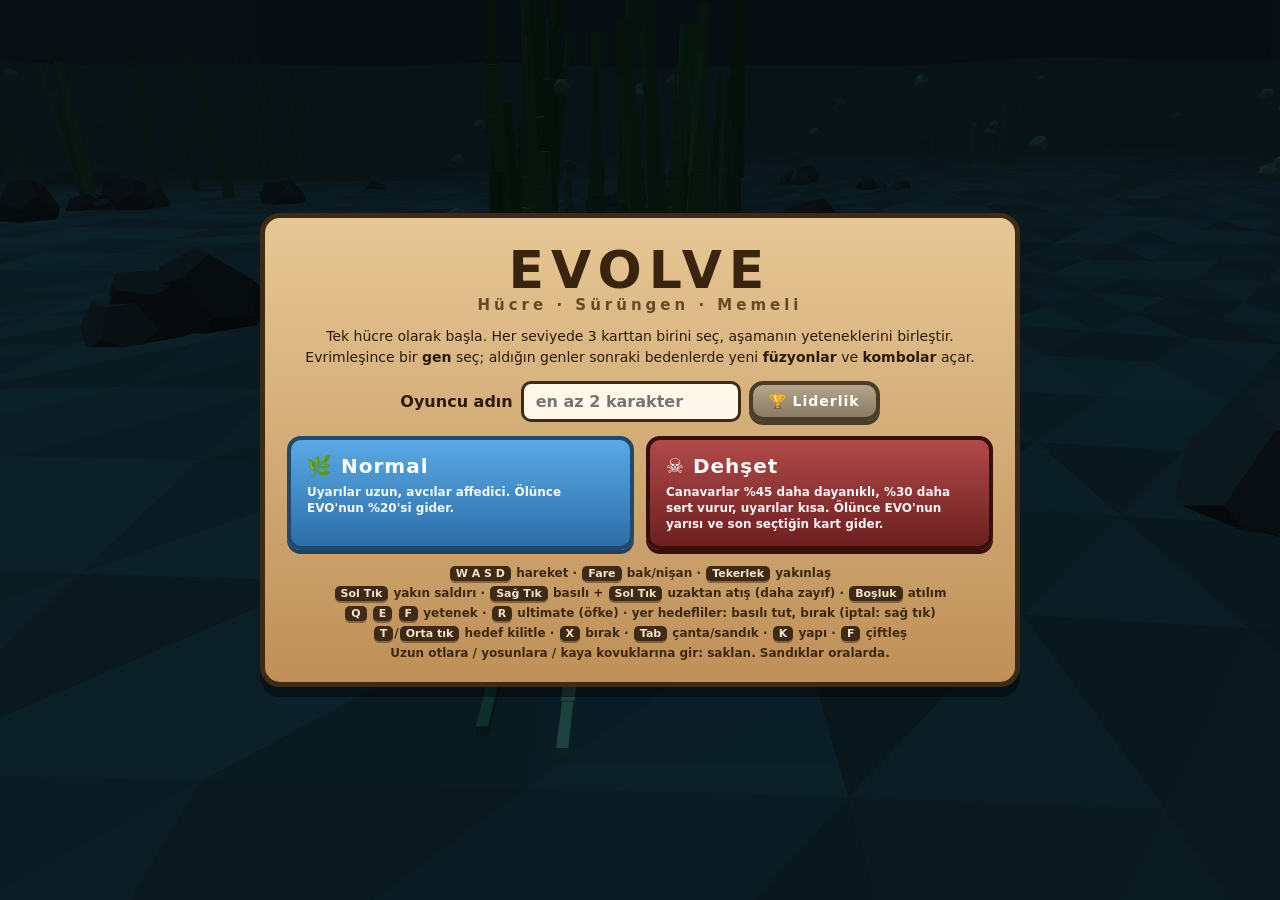
==== index.html @ 67782b28 "feat: nişan modunda uzaktan temel atış; hücre yetenekleri dengelendi Co-Authored-By: Claude Opus 5.5" ====
<!DOCTYPE html>
<html lang="tr">
<head>
<meta charset="utf-8">
<meta name="viewport" content="width=device-width, initial-scale=1, maximum-scale=1, user-scalable=no">
<title>EVOLVE — Hücreden Memeliye</title>
<link rel="stylesheet" href="style.css">
</head>
<body class="prestart">

<div id="app">
  <canvas id="scene"></canvas>

  <!-- ===================== ÜST ORTA: EVO + BOSS ===================== -->
  <div id="evoTop">
    <div id="evoLabel">HÜCRE</div>
    <div class="evobar"><i id="evoFill"></i><span id="evoText">EVO 0 / 0</span></div>
  </div>
  <div id="bossBanner" hidden>
    <div class="bb-name" id="bossName">Alfa</div>
    <div class="bb-bar"><i id="bossFill"></i><b class="tick" style="left:50%"></b><b class="tick" style="left:25%"></b></div>
    <div class="bb-cast" id="bossCast"></div>
  </div>

  <!-- ===================== ÜST SOL: HEDEF ÇERÇEVESİ ===================== -->
  <div id="targetFrame" hidden>
    <div class="tf-top"><span id="tfName">—</span><span id="tfLvl">Sv 1</span></div>
    <div class="tf-bar"><i id="tfFill"></i><span id="tfHp">0</span></div>
    <div class="tf-st" id="tfSt"></div>
    <div class="tf-lock" id="tfLock">🔒 KİLİTLİ</div>
  </div>

  <!-- ===================== ÜST SAĞ: DURUM ===================== -->
  <div id="chips">
    <div id="stageChip"><span id="stageName">Hücre</span> · <span id="diffName">Normal</span></div>
    <div id="killChip">Avlanan: <span id="killCount">0</span> · 🧬 <span id="essCount">0</span></div>
    <div id="scoreChip">🏆 Puan: <b id="scoreNow">0</b></div>
    <div id="dmgChip">💥 Toplam hasar: <b id="dmgTotal">0</b></div>
    <div id="maxChip">⚡ En büyük vuruş: <b id="dmgMax">0</b></div>
    <div id="hideChip" hidden>👁️‍🗨️ GİZLİSİN</div>
    <div id="herdChip" hidden><span id="herdCount">0</span> müttefik</div>
    <div id="waveChip" hidden>Nesil <span id="waveNum">1</span></div>
    <div id="eggChip" hidden>🥚 <span id="eggTime">2:00</span> · <span id="eggHp">0</span></div>
    <div id="saveChip">kaydedildi</div>
  </div>

  <!-- ===================== ORTA ===================== -->
  <div id="crosshair"><i></i></div>
  <div id="dangerVig"></div>
  <div id="hurtVig"></div>
  <div id="fleeWarn" hidden>KAÇ!<span id="fleeName">Yutucu</span></div>
  <div id="matePrompt" hidden><kbd>F</kbd> Çiftleş</div>
  <div id="toast"></div>
  <div id="dmgLayer"></div>
  <div id="marker" hidden>▼</div>
  <div id="lockHint" hidden>Oynamak için tıkla</div>

  <!-- ===================== ALT ===================== -->
  <div id="echoBar"></div>
  <div id="skillbar"></div>

  <div id="hud">
    <div id="badge">
      <svg viewBox="0 0 100 100" class="xpring"><circle cx="50" cy="50" r="45" class="bg"/><circle cx="50" cy="50" r="45" class="fg" id="xpRing"/></svg>
      <div class="b-label">Seviye</div>
      <div class="b-num" id="lvlNum">1</div>
    </div>
    <div id="bars">
      <div class="bar hp"><i id="hpFill"></i><i id="shieldFill"></i><span id="hpText">100</span></div>
      <div class="bar en"><i id="enFill"></i><span id="enText">100</span></div>
      <div class="bar rage"><i id="rageFill"></i><span id="rageText">ÖFKE</span></div>
      <div id="statLine"><span>⚔ <b id="dmgText">10</b></span><span>🎯 <b id="critText">5%</b></span><span>🛡 <b id="armorText">0%</b></span></div>
    </div>
    <div id="creatureName">Tek Hücreli</div>
  </div>

  <div id="helpHint"><kbd>Tab</kbd> çanta · <kbd>K</kbd> yapı · <kbd>L</kbd> liderlik · <kbd>T</kbd> kilit · <kbd>Esc</kbd> fare</div>

  <!-- ===================== KART SEÇİMİ ===================== -->
  <div id="cardPanel" class="overlay" hidden>
    <div class="cards-wrap">
      <h2 id="cardTitle">SEVİYE ATLADIN</h2>
      <div id="cardSub">Bir kart seç (1 · 2 · 3)</div>
      <div id="cardRow"></div>
      <button id="rerollBtn" class="ghost">🎲 Yeniden çek (<span id="rerollN">3</span>) · 4</button>
    </div>
  </div>

  <!-- ===================== EVRİM ===================== -->
  <div id="evolvePanel" class="overlay" hidden>
    <div class="panel evolve">
      <div class="ev-glow"></div>
      <h2 id="evTitle">EVRİM</h2>
      <p id="evBody"></p>
      <div class="ev-sec">Kalıcı gen seç — oyun sonuna kadar senin</div>
      <div id="evGenes"></div>
      <div class="ev-sec">Bedenine geçenler</div>
      <div id="evCarry"></div>
    </div>
  </div>

  <!-- ===================== YAPI PANELİ (K) ===================== -->
  <div id="buildPanel" class="overlay" hidden>
    <div class="panel build">
      <h2>YAPI</h2>
      <div id="buildBody"></div>
      <button id="closeBuild">Kapat (K)</button>
    </div>
  </div>

  <!-- ===================== ÇANTA / SANDIK (Tab) ===================== -->
  <div id="invPanel" class="overlay" hidden>
    <div class="panel inv">
      <h2>ÇANTA · SANDIK <span class="ess">🧬 <b id="invEss">0</b> Gen Özü</span></h2>
      <div class="invgrid">
        <div class="invcol">
          <h3>KUŞANILAN</h3><div id="invEquip"></div>
          <h3>EŞYA BAS · <span id="invCraftCost">400</span> öz</h3><div id="invCraft"></div>
          <div class="hint">Her avlanan yaratık gücü kadar Gen Özü verir.</div>
        </div>
        <div class="invcol wide">
          <h3>ÇANTA</h3><div id="invBag" class="igrid"></div>
          <h3>SANDIK</h3><div id="invChest" class="igrid chest"></div>
        </div>
        <div class="invcol" id="invDetail"></div>
      </div>
      <div class="hint">Tab / Esc kapat</div>
    </div>
  </div>

  <!-- ===================== LİDERLİK (L) ===================== -->
  <div id="lbPanel" class="overlay" hidden>
    <div class="panel lb">
      <h2>🏆 LİDERLİK TABLOSU</h2>
      <div id="lbMe" class="hint"></div>
      <div class="lbwrap"><table>
        <thead><tr><th>#</th><th>Oyuncu</th><th>Puan</th><th>Aşama</th><th>Toplam hasar</th><th>En büyük vuruş</th><th>Av</th></tr></thead>
        <tbody id="lbRows"></tbody>
      </table></div>
      <div class="hint">Puan = av × 10 + toplam hasar ÷ 50 + tamamlanan aşama × 10.000 (Dehşet ×1.5)</div>
      <button id="lbClose">Oyuna dön (Esc / L)</button>
    </div>
  </div>

  <!-- ===================== ÖLÜM ===================== -->
  <div id="deathPanel" class="overlay" hidden>
    <div class="panel death">
      <h2>YERE SERİLDİN</h2>
      <p id="deathBody"></p>
      <button id="respawn">Kalk ve Devam Et</button>
    </div>
  </div>

  <!-- ===================== BAŞLANGIÇ ===================== -->
  <div id="startPanel" class="overlay">
    <div class="panel start">
      <h1>EVOLVE</h1>
      <div class="sub">Hücre · Sürüngen · Memeli</div>
      <p class="intro">
        Tek hücre olarak başla. Her seviyede 3 karttan birini seç, aşamanın
        yeteneklerini birleştir. Evrimleşince bir <b>gen</b> seç; aldığın genler
        sonraki bedenlerde yeni <b>füzyonlar</b> ve <b>kombolar</b> açar.
      </p>
      <div class="namerow">
        <label for="nameInput">Oyuncu adın</label>
        <input id="nameInput" maxlength="16" placeholder="en az 2 karakter" autocomplete="nickname">
        <button id="lbOpen" class="ghost">🏆 Liderlik</button>
      </div>
      <div class="diffs">
        <button id="diffNormal" class="diff"><b>🌿 Normal</b><span id="descNormal"></span></button>
        <button id="diffDehset" class="diff dehset"><b>☠️ Dehşet</b><span id="descDehset"></span></button>
      </div>
      <button id="continueBtn" hidden class="ghost">Kayıttan Devam Et</button>
      <div class="ctrls">
        <div><kbd>W A S D</kbd> hareket · <kbd>Fare</kbd> bak/nişan · <kbd>Tekerlek</kbd> yakınlaş</div>
        <div><kbd>Sol Tık</kbd> yakın saldırı · <kbd>Sağ Tık</kbd> basılı + <kbd>Sol Tık</kbd> uzaktan atış (daha zayıf) · <kbd>Boşluk</kbd> atılım</div>
        <div><kbd>Q</kbd> <kbd>E</kbd> <kbd>F</kbd> yetenek · <kbd>R</kbd> ultimate (öfke) · yer hedefliler: basılı tut, bırak (iptal: sağ tık)</div>
        <div><kbd>T</kbd>/<kbd>Orta tık</kbd> hedef kilitle · <kbd>X</kbd> bırak · <kbd>Tab</kbd> çanta/sandık · <kbd>K</kbd> yapı · <kbd>F</kbd> çiftleş</div>
        <div>Uzun otlara / yosunlara / kaya kovuklarına gir: <b>saklan</b>. Sandıklar oralarda.</div>
      </div>
    </div>
  </div>
</div>

<script src="vendor/three.min.js"></script>
<script src="js/util.js"></script>
<script src="js/config.js"></script>
<script src="js/data/registry.js"></script>
<script src="js/data/cell.js"></script>
<script src="js/data/reptile.js"></script>
<script src="js/data/mammal.js"></script>
<script src="js/data/fusions.js"></script>
<script src="js/data/genes.js"></script>
<script src="js/data/mobs.js"></script>
<script src="js/world.js"></script>
<script src="js/creature.js"></script>
<script src="js/decals.js"></script>
<script src="js/fx.js"></script>
<script src="js/status.js"></script>
<script src="js/combat.js"></script>
<script src="js/skills.js"></script>
<script src="js/enemies.js"></script>
<script src="js/boss.js"></script>
<script src="js/pickups.js"></script>
<script src="js/items.js"></script>
<script src="js/mating.js"></script>
<script src="js/progression.js"></script>
<script src="js/player.js"></script>
<script src="js/ui.js"></script>
<script src="js/cards.js"></script>
<script src="js/inv-ui.js"></script>
<script src="js/online.js"></script>
<script src="js/main.js"></script>
</body>
</html>
---- style.css ----
/* ============ EVOLVE — arayüz ============ */
:root{
  --ink:#2c1b0c; --panel1:#e6c795; --panel2:#bf9058; --edge:#3e2a16;
  --hp:#e8434a; --hp-d:#7d1418; --en:#3fa9f5; --en-d:#0f4f86; --rage:#ff8a2a; --rage-d:#8a3a08;
  --evo:#ffd23d; --gold:#ffc63d;
}
*{box-sizing:border-box;margin:0;padding:0}
/* Panellerin display:flex kuralı [hidden]'ı ezmesin */
[hidden]{display:none !important}
html,body{height:100%;overflow:hidden;background:#0c0c10;
  font-family:"Trebuchet MS","Segoe UI",system-ui,sans-serif;-webkit-user-select:none;user-select:none;color:#fff}
#app{position:fixed;inset:0}
#scene{position:absolute;inset:0;display:block;width:100%;height:100%}
kbd{display:inline-block;background:#3e2a16;color:#f2e2c8;border-radius:5px;padding:1px 6px;
  font-size:11px;font-weight:800;margin:0 1px;box-shadow:0 2px 0 rgba(0,0,0,.35);font-family:inherit}
.sub{font-size:13px;opacity:.9}

/* HUD katmanları tıklama yutmasın: kilit koptuğunda tıklama canvas'a ulaşmalı */
#evoTop,#bossBanner,#targetFrame,#chips,#crosshair,#dangerVig,#hurtVig,#fleeWarn,#matePrompt,
#toast,#dmgLayer,#marker,#lockHint,#echoBar,#skillbar,#hud,#helpHint{pointer-events:none}

/* ---------- EVO (üst orta) ---------- */
#evoTop{position:absolute;top:10px;left:50%;transform:translateX(-50%);width:min(520px,70vw);z-index:5;text-align:center}
#evoLabel{font-size:12px;font-weight:900;letter-spacing:4px;color:#ffe08a;text-shadow:0 2px 0 #000;margin-bottom:3px}
.evobar{position:relative;height:14px;border:2px solid rgba(0,0,0,.7);border-radius:8px;background:rgba(30,20,5,.7);overflow:hidden}
.evobar i{position:absolute;inset:0;width:0;background:linear-gradient(180deg,#fff0a0,var(--evo) 60%,#a67c00);transition:width .25s}
.evobar span{position:absolute;inset:0;font-size:10px;font-weight:900;line-height:10px;text-shadow:0 1px 0 #000}

/* ---------- boss ---------- */
#bossBanner{position:absolute;top:46px;left:50%;transform:translateX(-50%);width:min(460px,72vw);text-align:center;z-index:6}
.bb-name{font-size:19px;font-weight:900;text-shadow:0 2px 0 #000,0 0 14px #ff5a5a;margin-bottom:4px}
.bb-bar{position:relative;height:16px;border:3px solid #1a0b0b;border-radius:9px;background:#3a1010;overflow:hidden}
.bb-bar i{display:block;height:100%;width:100%;background:linear-gradient(180deg,#ff8080,#d31f28 60%,#8d0f14);transition:width .15s}
.bb-bar .tick{position:absolute;top:0;bottom:0;width:2px;background:rgba(255,255,255,.55)}
.bb-cast{height:20px;margin-top:4px;font-size:14px;font-weight:900;color:#ffb0a0;text-shadow:0 2px 0 #000;letter-spacing:1px}

/* ---------- hedef çerçevesi ---------- */
#targetFrame{position:absolute;top:12px;left:12px;width:250px;z-index:6;background:rgba(20,12,8,.72);
  border:2px solid rgba(0,0,0,.6);border-radius:10px;padding:8px 10px}
.tf-top{display:flex;justify-content:space-between;font-size:14px;font-weight:900;text-shadow:0 1px 0 #000}
#tfLvl{color:#ffd9a0;font-size:12px}
.tf-bar{position:relative;height:14px;margin-top:5px;border:2px solid #1a0b0b;border-radius:7px;background:#3a1010;overflow:hidden}
.tf-bar i{position:absolute;inset:0;width:100%;background:linear-gradient(180deg,#8df08d,#3aa83a);transition:width .15s}
.tf-bar span{position:absolute;inset:0;font-size:10px;font-weight:900;text-align:center;line-height:10px;text-shadow:0 1px 0 #000}
.tf-st{display:flex;gap:4px;margin-top:5px;min-height:18px;flex-wrap:wrap}
.tf-st i{font-style:normal;font-size:11px;font-weight:900;padding:1px 5px;border-radius:5px;background:rgba(0,0,0,.5);border:1px solid var(--c);color:var(--c)}
.tf-lock{margin-top:4px;font-size:10px;font-weight:900;color:#ff9c9c;letter-spacing:2px;display:none}
#targetFrame.locked{border-color:#ff5a5a}
#targetFrame.locked .tf-lock{display:block}

/* ---------- sağ üst ---------- */
#chips{position:absolute;top:12px;right:12px;display:flex;flex-direction:column;gap:5px;align-items:flex-end;z-index:5}
#chips>div{background:rgba(20,14,8,.62);border:2px solid rgba(0,0,0,.5);border-radius:8px;padding:4px 10px;
  font-size:12px;font-weight:700;text-shadow:0 1px 0 rgba(0,0,0,.6)}
#stageChip{color:#ffe08a}#hideChip{color:#9dffb0;border-color:#3a8a4a !important}#killChip{color:#ffd9a0}#herdChip{color:#9de89d}#waveChip{color:#f0a7ff}#eggChip{color:#ffd8ea}
#saveChip{opacity:0;transition:opacity .4s;color:#8fe38f;font-size:11px}
#saveChip.show{opacity:1}

/* ---------- nişangah ---------- */
#crosshair{position:absolute;left:50%;top:50%;width:22px;height:22px;transform:translate(-50%,-50%);z-index:6;
  border:2px solid rgba(255,255,255,.75);border-radius:50%;box-shadow:0 0 0 1px rgba(0,0,0,.5)}
#crosshair i{position:absolute;left:50%;top:50%;width:4px;height:4px;margin:-2px 0 0 -2px;border-radius:50%;background:#fff}
#crosshair.enemy{border-color:#ff5a5a}#crosshair.enemy i{background:#ff5a5a}
#crosshair.locked{border-color:#ffd23d;width:28px;height:28px}

/* ---------- vinyetler ---------- */
#dangerVig,#hurtVig{position:absolute;inset:0;z-index:3;opacity:0;transition:opacity .25s}
#dangerVig{background:radial-gradient(ellipse at center,transparent 38%,rgba(150,0,0,.28) 72%,rgba(110,0,0,.72) 100%)}
#hurtVig{background:radial-gradient(ellipse at center,transparent 50%,rgba(255,0,0,.45) 100%);transition:opacity .08s}
#fleeWarn{position:absolute;left:50%;top:13%;transform:translateX(-50%);z-index:7;text-align:center;font-size:42px;
  font-weight:900;letter-spacing:8px;color:#ff5a5a;text-shadow:0 3px 0 #000,0 0 22px rgba(255,40,40,.9);animation:pulse 1s ease-in-out infinite}
#fleeWarn span{display:block;font-size:14px;letter-spacing:3px;color:#ffd0d0}
@keyframes pulse{0%,100%{opacity:.8}50%{opacity:1}}
#matePrompt{position:absolute;left:50%;bottom:210px;transform:translateX(-50%);z-index:6;background:rgba(20,8,16,.72);
  border:2px solid rgba(255,143,192,.75);border-radius:10px;padding:6px 14px;font-size:14px;font-weight:800;color:#ffd8ea;animation:pulse 1.4s infinite}

/* ---------- bildirim / sayılar ---------- */
#toast{position:absolute;top:24%;left:50%;transform:translateX(-50%);font-size:19px;font-weight:900;text-shadow:0 2px 0 #000;
  opacity:0;transition:opacity .3s,transform .3s;z-index:7;text-align:center;line-height:1.35}
#toast.show{opacity:1;transform:translateX(-50%) translateY(-6px)}
#dmgLayer{position:absolute;inset:0;z-index:4;overflow:hidden}
.dmg{position:absolute;font-weight:900;font-size:15px;text-shadow:0 2px 0 #000;animation:fly .9s ease-out forwards;white-space:nowrap}
.dmg.crit{font-size:22px;color:#ffd83d}
.dmg.dot{font-size:11px;color:#c8f08c;opacity:.85}
.dmg.shock{color:#8fdcff}
.dmg.react{font-size:18px;color:#ffae5a}
.dmg.ally{font-size:12px;color:#9fd8ff}
.dmg.reflect{font-size:12px;color:#b0ffb0}
.dmg.evo{color:#ffe08a;font-size:12px}
.dmg.hurt{color:#ff6b6b;font-size:17px}
.dmg.hurtdot{color:#ff9b9b;font-size:12px}
.dmg.shield{color:#9fe0ff;font-size:13px}
.dmg.heal{color:#7df07d}
.float{position:absolute;font-weight:900;font-size:22px;letter-spacing:2px;text-shadow:0 3px 0 #000,0 0 12px currentColor;
  animation:floatUp 1.3s ease-out forwards;white-space:nowrap;transform:translateX(-50%)}
@keyframes fly{0%{opacity:1;transform:translateY(0) scale(.7)}25%{transform:translateY(-14px) scale(1.12)}100%{opacity:0;transform:translateY(-52px)}}
@keyframes floatUp{0%{opacity:0;margin-top:10px}15%{opacity:1;margin-top:0}100%{opacity:0;margin-top:-50px}}
#marker{position:absolute;color:#ff5a5a;font-size:24px;font-weight:900;text-shadow:0 0 8px #000;z-index:4;transform:translate(-50%,-50%)}
#lockHint{position:absolute;left:50%;top:30%;transform:translate(-50%,-50%);font-size:15px;font-weight:800;z-index:8;
  background:rgba(0,0,0,.5);padding:10px 20px;border-radius:10px}

/* ---------- yetenek çubuğu ---------- */
#skillbar{position:absolute;left:50%;bottom:128px;transform:translateX(-50%);display:flex;gap:7px;z-index:5}
.sl{width:58px;height:58px;border-radius:12px;position:relative;overflow:hidden;background:linear-gradient(180deg,#463322,#241a11);
  border:3px solid #120b06;box-shadow:0 3px 0 rgba(0,0,0,.5);display:flex;flex-direction:column;align-items:center;justify-content:center;transition:transform .08s}
.sl .gl{font-size:24px;line-height:1;filter:drop-shadow(0 2px 0 rgba(0,0,0,.6))}
.sl .kb{position:absolute;top:2px;left:4px;font-size:10px;font-weight:900;opacity:.9}
.sl .cost{position:absolute;bottom:2px;right:4px;font-size:10px;font-weight:900;color:#8fd0ff}
.sl .pips{position:absolute;bottom:3px;left:4px;display:flex;gap:1px}
.sl .pips i{width:4px;height:4px;border-radius:1px;background:rgba(255,255,255,.25)}
.sl .pips i.on{background:#ffd23d}
.sl .cd{position:absolute;left:0;right:0;bottom:0;background:rgba(0,0,0,.66);height:0}
.sl .cdn{position:absolute;inset:0;display:flex;align-items:center;justify-content:center;font-size:17px;font-weight:900;text-shadow:0 2px 0 #000}
.sl.empty{opacity:.35}
.sl.noen{box-shadow:inset 0 0 0 40px rgba(20,60,120,.45)}
.sl.ult{border-color:#5a2a06}
.sl.ult.ready{border-color:#ff8a2a;box-shadow:0 0 14px #ff8a2a,0 3px 0 rgba(0,0,0,.5);animation:pulse 1s infinite}
.sl.fused{border-color:#b08a10}
.sl.fire{transform:scale(.9)}
.sl.bad{animation:shake .25s}
@keyframes shake{25%{transform:translateX(-3px)}75%{transform:translateX(3px)}}
.sl.basic{width:50px;height:50px;align-self:flex-end}
.sl.dashs{width:50px;height:50px;align-self:flex-end}

#echoBar{position:absolute;left:50%;bottom:192px;transform:translateX(-50%);display:flex;gap:5px;z-index:5}
.echo{font-size:14px;background:rgba(40,20,60,.7);border:1px solid #b07bff;border-radius:6px;padding:1px 5px;opacity:.8}
.echo.fire{opacity:1;box-shadow:0 0 10px #b07bff}

/* ---------- ana HUD ---------- */
#hud{position:absolute;left:50%;bottom:12px;transform:translateX(-50%);width:min(560px,94vw);height:108px;z-index:5;
  background:linear-gradient(180deg,var(--panel1),#c49a63);border:4px solid var(--edge);border-radius:22px;
  box-shadow:0 5px 0 rgba(0,0,0,.45),inset 0 2px 0 rgba(255,255,255,.35);display:flex;align-items:center;padding:0 14px 0 8px;gap:12px}
#badge{position:relative;width:88px;height:88px;flex:0 0 88px;border-radius:50%;
  background:radial-gradient(circle at 34% 28%,#f0d5a6,#b9834a 72%);display:flex;flex-direction:column;align-items:center;justify-content:center;color:#3a2410}
.xpring{position:absolute;inset:-4px;width:96px;height:96px;transform:rotate(-90deg)}
.xpring circle{fill:none;stroke-width:7}
.xpring .bg{stroke:#3e2a16}
.xpring .fg{stroke:#7dff8a;stroke-dasharray:283;stroke-dashoffset:283;transition:stroke-dashoffset .2s}
.b-label{font-size:11px;font-weight:900;margin-bottom:-3px}
.b-num{font-size:30px;font-weight:900;line-height:1}
#bars{flex:1;display:flex;flex-direction:column;gap:4px;min-width:0}
.bar{position:relative;border:3px solid #34210f;border-radius:12px;overflow:hidden;box-shadow:inset 0 2px 4px rgba(0,0,0,.4)}
.bar.hp{height:24px;background:#4a1114}
.bar.en{height:18px;background:#0e2a44}
.bar.rage{height:12px;background:#3a1a06;border-width:2px}
.bar i{position:absolute;top:0;bottom:0;left:0;width:0;transition:width .12s}
.bar.hp #hpFill{background:linear-gradient(180deg,#ff9296,var(--hp) 55%,var(--hp-d))}
.bar.hp #shieldFill{background:linear-gradient(180deg,rgba(200,240,255,.85),rgba(120,200,255,.7));mix-blend-mode:screen}
.bar.en i{background:linear-gradient(180deg,#9fd8ff,var(--en) 55%,var(--en-d))}
.bar.rage i{background:linear-gradient(180deg,#ffd0a0,var(--rage) 55%,var(--rage-d))}
.bar.rage.full i{background:linear-gradient(90deg,#ff8a2a,#ffd23d,#ff8a2a);background-size:200% 100%;animation:shine 1s linear infinite}
@keyframes shine{to{background-position:200% 0}}
.bar span{position:absolute;inset:0;display:flex;align-items:center;justify-content:center;font-size:12px;font-weight:900;text-shadow:0 2px 0 rgba(0,0,0,.65)}
.bar.rage span{font-size:9px;letter-spacing:2px}
#statLine{display:flex;gap:14px;font-size:13px;font-weight:900;color:#f6efe0;text-shadow:0 2px 0 rgba(0,0,0,.6);padding-left:2px}
#creatureName{position:absolute;left:16px;top:-21px;font-size:13px;font-weight:800;text-shadow:0 2px 0 rgba(0,0,0,.75)}
#helpHint{position:absolute;left:12px;bottom:12px;font-size:11px;opacity:.75;z-index:4;text-shadow:0 1px 0 #000}

/* ---------- paneller ---------- */
.overlay{position:absolute;inset:0;z-index:20;display:flex;align-items:center;justify-content:center;background:rgba(6,4,2,.72);padding:18px}
.panel{background:linear-gradient(180deg,var(--panel1),var(--panel2));border:5px solid var(--edge);border-radius:20px;padding:22px;
  width:min(760px,96vw);max-height:92vh;overflow:auto;color:var(--ink);box-shadow:0 10px 0 rgba(0,0,0,.4)}
.panel h1{font-size:52px;letter-spacing:7px;text-align:center;color:#3a2410}
.panel h2{font-size:24px;letter-spacing:3px;text-align:center;margin-bottom:10px;color:#3a2410}
.panel p{text-align:center;line-height:1.55;font-size:14px;margin-bottom:12px}
.panel button,.cards-wrap button{display:block;margin:12px auto 0;padding:11px 30px;font-size:16px;font-weight:900;letter-spacing:1px;cursor:pointer;
  color:#fff;border:4px solid #23486b;border-radius:14px;background:linear-gradient(180deg,#5aa9e6,#2c6ea8);box-shadow:0 4px 0 #1b4368;font-family:inherit}
button:active{transform:translateY(3px)}
button.ghost{background:linear-gradient(180deg,#b6a58c,#8a7a63);border-color:#4a3c28;box-shadow:0 4px 0 #4a3c28}
button:disabled{opacity:.4;cursor:not-allowed}
.start .sub{text-align:center;font-size:15px;letter-spacing:4px;color:#5b3d1e;font-weight:800;margin:-4px 0 12px}
.diffs{display:flex;gap:12px;justify-content:center;flex-wrap:wrap}
.diffs .diff{flex:1 1 240px;margin:0;display:flex;flex-direction:column;gap:6px;text-align:left;padding:14px 16px}
.diffs .diff b{font-size:20px}
.diffs .diff span{font-size:12px;font-weight:700;line-height:1.35;letter-spacing:0;opacity:.95}
.diffs .dehset{background:linear-gradient(180deg,#b04a4a,#6d1f1f);border-color:#3a0e0e;box-shadow:0 4px 0 #3a0e0e}
.ctrls{display:flex;flex-direction:column;gap:5px;align-items:center;font-size:12px;margin:16px 0 0;color:#3d2913;font-weight:700;text-align:center}

/* ---------- kartlar ---------- */
.cards-wrap{width:min(900px,96vw);text-align:center}
.cards-wrap h2{font-size:30px;letter-spacing:4px;text-shadow:0 3px 0 #000;color:#ffe08a}
#cardSub{font-size:14px;font-weight:700;margin:4px 0 16px;opacity:.9}
#cardRow{display:flex;gap:14px;justify-content:center;flex-wrap:wrap}
.card{position:relative;flex:1 1 240px;max-width:280px;min-height:300px;cursor:pointer;text-align:left;padding:16px 14px 14px;border-radius:16px;
  background:linear-gradient(180deg,#2b2233,#17121c);border:3px solid var(--c,#888);box-shadow:0 6px 0 rgba(0,0,0,.5),0 0 22px -6px var(--c,#888);
  transition:transform .12s,box-shadow .12s;display:flex;flex-direction:column;gap:8px;color:#fff}
.card:hover{transform:translateY(-6px);box-shadow:0 10px 0 rgba(0,0,0,.5),0 0 30px -2px var(--c,#888)}
.card .ck{position:absolute;top:8px;right:10px;font-size:12px;font-weight:900;opacity:.7}
.card .ctype{font-size:11px;font-weight:900;letter-spacing:2px;color:var(--c)}
.card .cicon{font-size:40px;line-height:1}
.card .cname{font-size:19px;font-weight:900}
.card .cpips{display:flex;gap:3px}
.card .cpips i{flex:1;height:6px;border-radius:3px;background:rgba(255,255,255,.18)}
.card .cpips i.on{background:var(--c)}
.card .cpips i.new{background:#fff;box-shadow:0 0 6px #fff}
.card .cdesc{font-size:13px;line-height:1.4;color:#e8e0f0}
.card .crank{font-size:13px;font-weight:900;color:#ffe08a}
.card .cmeta{font-size:11px;opacity:.75;margin-top:auto}
.card .ctags{display:flex;gap:4px;flex-wrap:wrap}
.tag{font-style:normal;font-size:10px;font-weight:900;padding:1px 6px;border-radius:6px;border:1px solid var(--c);color:var(--c);background:rgba(0,0,0,.35)}
.card.fusion{background:linear-gradient(180deg,#4a3a10,#1c1508);animation:glow 1.4s ease-in-out infinite}
@keyframes glow{50%{box-shadow:0 6px 0 rgba(0,0,0,.5),0 0 40px 4px #ffd23d}}

/* ---------- evrim ---------- */
.evolve{position:relative;overflow:hidden;background:linear-gradient(180deg,#f4e0b6,#d3a869)}
.ev-glow{position:absolute;inset:-40%;pointer-events:none;background:radial-gradient(circle,rgba(255,225,140,.7),transparent 62%);animation:pulse 2.4s infinite}
.evolve h2{font-size:30px;position:relative}
.ev-sec{position:relative;text-align:center;font-weight:900;font-size:13px;letter-spacing:2px;margin:12px 0 8px;color:#5b3d1e}
#evGenes{position:relative;display:flex;gap:10px;flex-wrap:wrap;justify-content:center}
.gene{flex:1 1 200px;max-width:230px;cursor:pointer;border-radius:14px;padding:12px;border:3px solid #6b4a28;background:rgba(255,255,255,.4);
  text-align:left;transition:transform .1s;display:flex;flex-direction:column;gap:5px}
.gene:hover{transform:translateY(-4px);background:rgba(255,255,255,.65)}
.gene .gi{font-size:30px}.gene .gn{font-weight:900;font-size:16px}.gene .gd{font-size:12px;line-height:1.35}
.gene .gf{font-size:11px;font-weight:800;color:#8a5a00}
#evCarry{position:relative;display:flex;gap:8px;flex-wrap:wrap;justify-content:center}
.carry{background:rgba(255,255,255,.4);border:2px solid #7a5630;border-radius:9px;padding:6px 10px;font-size:13px;font-weight:700}

/* ---------- yapı paneli ---------- */
.build h3{font-size:14px;letter-spacing:2px;margin:12px 0 6px;color:#5b3d1e}
.brow{display:flex;gap:8px;flex-wrap:wrap}
.bitem{background:rgba(255,255,255,.4);border:2px solid #7a5630;border-radius:9px;padding:6px 10px;font-size:12px;font-weight:700;max-width:340px}
.bitem b{font-size:13px}
.bitem.muted{opacity:.55}
.death{background:linear-gradient(180deg,#d8a3a3,#9c5a5a)}

@media (max-width:620px){
  #hud{height:92px}#badge{width:70px;height:70px;flex-basis:70px}.xpring{width:78px;height:78px}
  .b-num{font-size:24px}.sl{width:46px;height:46px}.sl.basic,.sl.dashs{width:40px;height:40px}
  #skillbar{bottom:112px}#echoBar{bottom:166px}#targetFrame{width:180px}
  #creatureName{font-size:11px;top:-18px}
}

/* ---------- çanta / sandık ---------- */
.inv{width:min(1100px,97vw)}
.inv h2 .ess{font-size:15px;letter-spacing:1px;margin-left:12px;color:#2c6e2c}
.inv h3{font-size:12px;letter-spacing:2px;margin:10px 0 6px;color:#5b3d1e}
.invgrid{display:grid;grid-template-columns:190px 1fr 250px;gap:14px;align-items:start}
.inv{max-height:94vh}
#invDetail{position:sticky;top:0}
.invcol{min-width:0}
.igrid{display:grid;grid-template-columns:repeat(auto-fill,42px);gap:5px}
.icell{position:relative;width:42px;height:42px;border-radius:8px;background:rgba(40,25,10,.55);border:3px solid var(--c,#6b4a28);
  display:flex;align-items:center;justify-content:center;font-size:20px;cursor:pointer;box-shadow:inset 0 0 12px -4px var(--c,transparent)}
.icell.empty{border-color:rgba(107,74,40,.45);opacity:.6;font-size:16px}
.icell.sel{outline:3px solid #fff;outline-offset:1px}
.icell .star{position:absolute;top:0;right:3px;font-size:10px;color:#ffd23d}
.icell .il{position:absolute;bottom:1px;left:4px;font-size:9px;font-style:normal;font-weight:900;color:#fff;text-shadow:0 1px 0 #000}
.eqslot{display:flex;align-items:center;gap:8px;margin-bottom:6px;font-weight:900;font-size:13px}
.eqslot span{width:64px}.eqslot .icell{width:48px}
#invCraft{display:grid;grid-template-columns:1fr 1fr;gap:6px}
#invCraft .craftbtn{margin:0;padding:6px 4px;font-size:12px;border-width:3px}
#invDetail{background:rgba(255,255,255,.35);border:2px solid #7a5630;border-radius:12px;padding:10px;font-size:13px}
#invDetail .iname{font-size:17px;font-weight:900;text-shadow:0 1px 0 rgba(0,0,0,.6)}
#invDetail .imeta{font-size:11px;font-weight:800;opacity:.8;margin:2px 0 8px}
#invDetail .iaff{font-weight:800;line-height:1.5}
#invDetail .cmp{margin-top:8px;padding-top:6px;border-top:1px dashed #7a5630;font-size:11px;opacity:.85}
#invDetail .iact{display:flex;flex-direction:column;gap:5px;margin-top:10px}
#invDetail .iact button{margin:0;padding:7px;font-size:13px;border-width:3px}
.hint{font-size:11px;opacity:.8;margin-top:8px;text-align:center}
button.danger{background:linear-gradient(180deg,#e0736f,#a83a36);border-color:#6d211e;box-shadow:0 4px 0 #6d211e}
@media (max-width:900px){
  .invgrid{grid-template-columns:1fr 210px}
  .invgrid .invcol:first-child{grid-column:1 / -1;display:grid;grid-template-columns:1fr 1fr;gap:8px}
  #invCraft .craftbtn{font-size:11px}
}

/* ---------- okunabilirlik: açık zeminde koyu hap arka plan ---------- */
#evoLabel,#creatureName,#helpHint{background:rgba(20,12,8,.62);padding:1px 8px;border-radius:6px;display:inline-block}
#helpHint{display:block}
.gene .tag{background:rgba(30,18,8,.85)}
/* menüde oyun HUD'u gösterme */
body.prestart #hud,body.prestart #skillbar,body.prestart #evoTop,body.prestart #chips,body.prestart #crosshair,
body.prestart #helpHint,body.prestart #echoBar,body.prestart #targetFrame{display:none}
/* yapı paneli: kapat düğmesi hep görünür */
.build{max-height:92vh}
#closeBuild{position:sticky;bottom:0}
@media (min-width:900px){#buildBody{columns:2;column-gap:18px}#buildBody h3{break-after:avoid}.brow{break-inside:avoid}}
/* alçak ekran (ör. 800x600) */
@media (max-height:700px){
  #hud{height:86px}#badge{width:70px;height:70px;flex-basis:70px}.xpring{width:78px;height:78px}
  .b-num{font-size:24px}.sl{width:46px;height:46px}.sl.basic,.sl.dashs{width:40px;height:40px}
  #skillbar{bottom:104px}#echoBar{bottom:156px}#matePrompt{bottom:160px}
  .bar.hp{height:20px}.bar.en{height:15px}
}
@media (max-width:1000px){
  #targetFrame{width:190px}#evoTop{width:min(520px,calc(100vw - 440px))}#helpHint{display:none}
}

/* ---------- isim + liderlik ---------- */
#scoreChip{color:#ffd23d}#dmgChip{color:#ffb08a}#maxChip{color:#ffe08a}
#maxChip.flash{animation:maxflash .8s ease-out}
@keyframes maxflash{0%{background:rgba(255,210,60,.9);color:#2a1a00}100%{background:rgba(20,14,8,.62)}}
.namerow{display:flex;gap:8px;align-items:center;justify-content:center;flex-wrap:wrap;margin:6px 0 14px;font-weight:900}
.namerow input{font:inherit;font-size:16px;font-weight:800;padding:8px 12px;border-radius:10px;border:3px solid #3e2a16;
  background:#fff8ea;color:#2c1b0c;width:220px;user-select:text;-webkit-user-select:text}
.namerow input.bad{border-color:#c0302a;animation:shake .3s}
.namerow button{margin:0;padding:8px 16px;font-size:14px}
.lb{width:min(820px,96vw)}
.lbwrap{max-height:60vh;overflow:auto;border:2px solid #7a5630;border-radius:10px;background:rgba(255,255,255,.3)}
.lb table{width:100%;border-collapse:collapse;font-size:13px;font-weight:800}
.lb th{position:sticky;top:0;background:#c49a63;text-align:left;padding:6px 8px;font-size:11px;letter-spacing:1px}
.lb td{padding:5px 8px;border-top:1px solid rgba(122,86,48,.35)}
.lb tr.me td{background:rgba(255,210,60,.45)}
.lb tbody tr:nth-child(1) td:first-child{color:#b8860b}
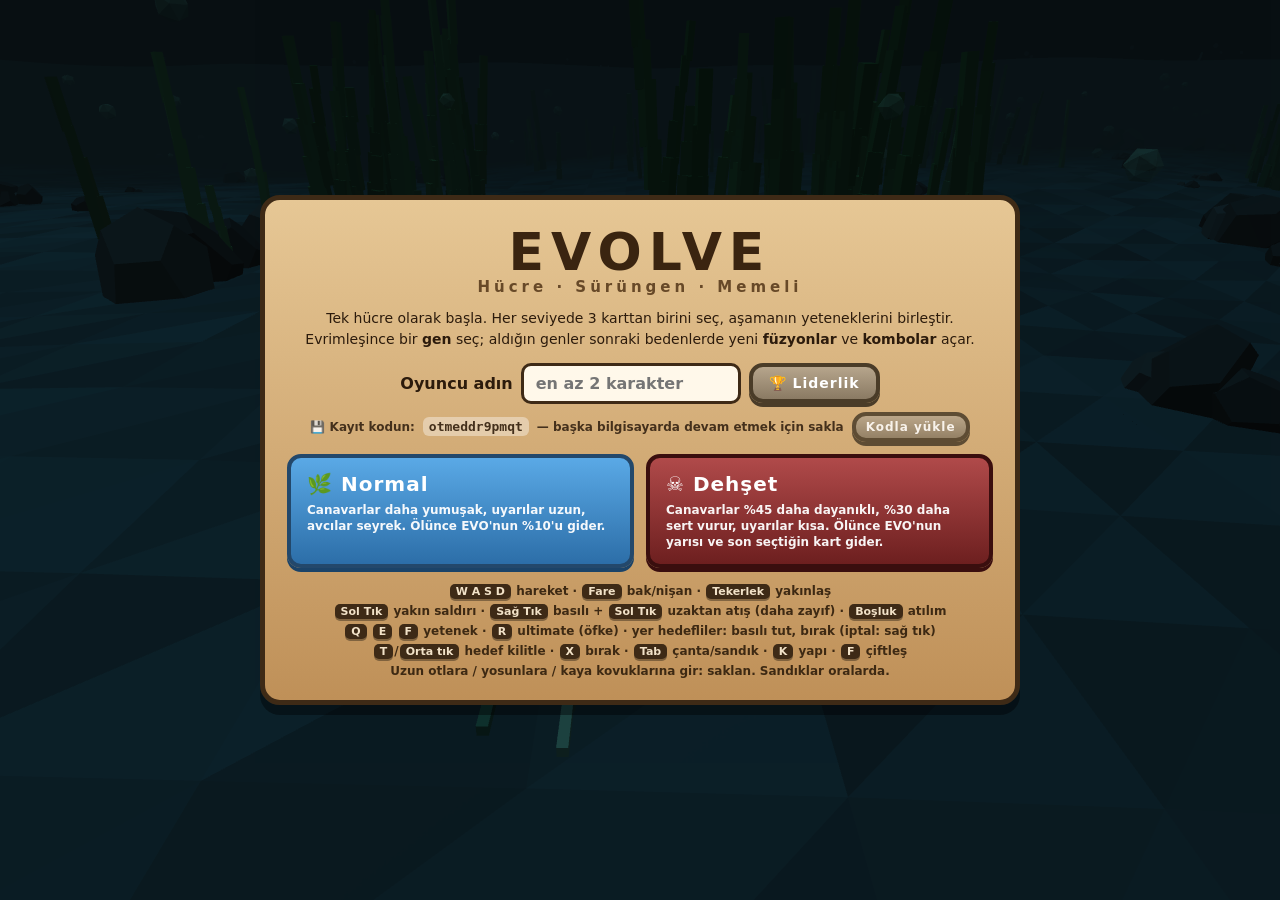
==== commit 7160c839: "feat: kart ekranı tıklama kilidi, Normal kolaylaştı, bulut kaydı ve kayıt kodu Co-Authored-By: Claud" ====
--- a/index.html
+++ b/index.html
@@ -166,6 +166,8 @@
         <input id="nameInput" maxlength="16" placeholder="en az 2 karakter" autocomplete="nickname">
         <button id="lbOpen" class="ghost">🏆 Liderlik</button>
       </div>
+      <div class="coderow">💾 Kayıt kodun: <b id="saveCode">…</b> — başka bilgisayarda devam etmek için sakla
+        <button id="codeLoad" class="ghost">Kodla yükle</button></div>
       <div class="diffs">
         <button id="diffNormal" class="diff"><b>🌿 Normal</b><span id="descNormal"></span></button>
         <button id="diffDehset" class="diff dehset"><b>☠️ Dehşet</b><span id="descDehset"></span></button>
--- a/style.css
+++ b/style.css
@@ -302,3 +302,14 @@
 .lb td{padding:5px 8px;border-top:1px solid rgba(122,86,48,.35)}
 .lb tr.me td{background:rgba(255,210,60,.45)}
 .lb tbody tr:nth-child(1) td:first-child{color:#b8860b}
+
+/* ---------- kart ekranı: üstte, açılışta kısa tıklama kilidi ---------- */
+#cardPanel{align-items:flex-start;padding-top:max(18px,5vh)}
+.clicklock .card,.clicklock .gene,.clicklock #rerollBtn{pointer-events:none;filter:saturate(.5) brightness(.8)}
+.clicklock .cards-wrap::after,.clicklock .evolve::after{content:'';display:block;height:4px;margin:10px auto 0;width:60%;
+  border-radius:2px;background:#ffe08a;animation:clicklock .8s linear forwards}
+@keyframes clicklock{from{width:60%}to{width:0}}
+
+.coderow{font-size:12px;font-weight:800;margin:-6px 0 12px;opacity:.85;display:flex;gap:8px;align-items:center;justify-content:center;flex-wrap:wrap}
+.coderow b{font-family:monospace;font-size:13px;user-select:all;-webkit-user-select:all;background:rgba(255,255,255,.45);padding:2px 6px;border-radius:6px}
+.coderow button{margin:0 !important;padding:4px 10px !important;font-size:12px !important}
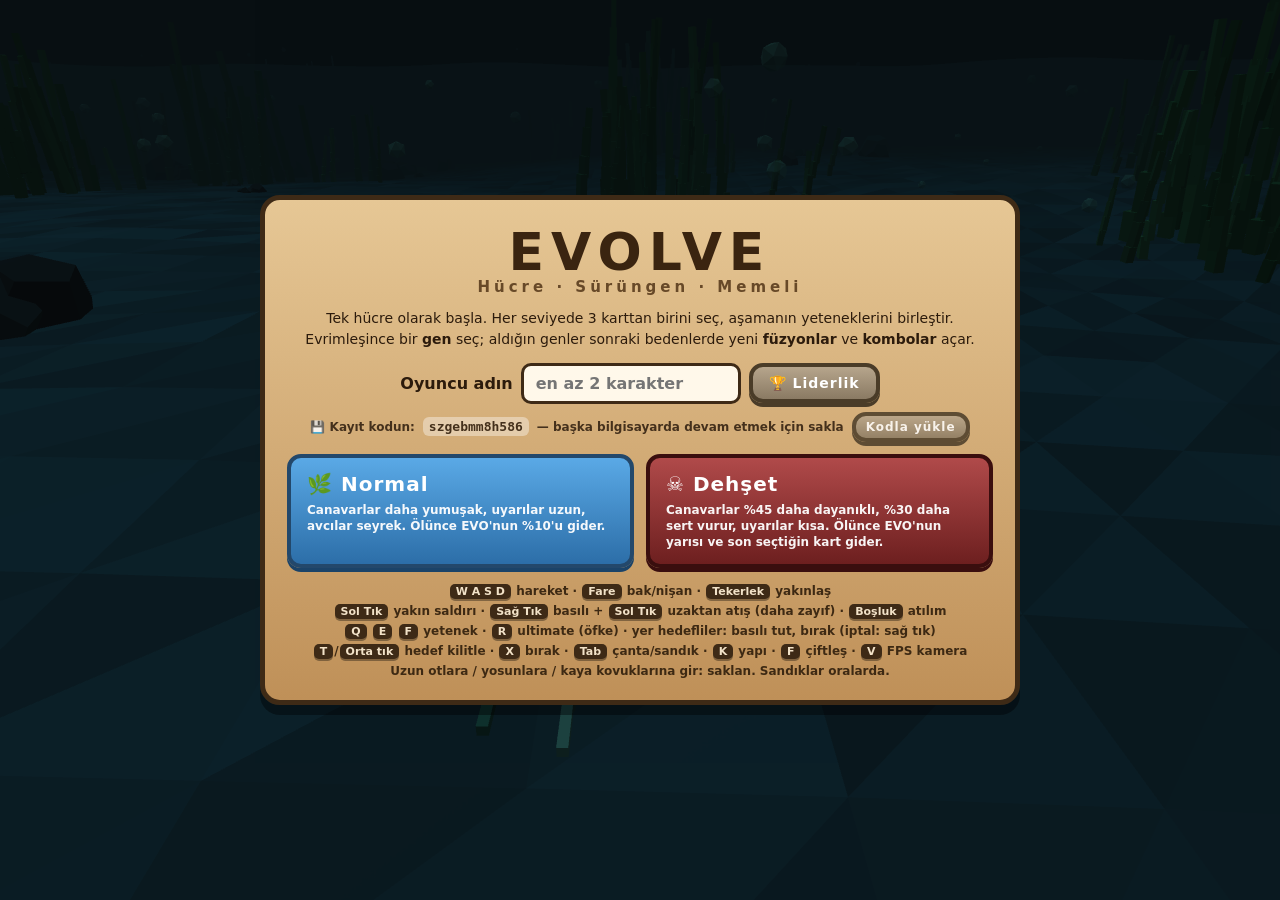
==== commit 87f3c4ca: "feat: FPS kamera modu (V / mobil 👁️); mobilde yumuşak hedefleme, sert kilit ve tehdit okları Yumuşak" ====
--- a/index.html
+++ b/index.html
@@ -177,7 +177,7 @@
         <div><kbd>W A S D</kbd> hareket · <kbd>Fare</kbd> bak/nişan · <kbd>Tekerlek</kbd> yakınlaş</div>
         <div><kbd>Sol Tık</kbd> yakın saldırı · <kbd>Sağ Tık</kbd> basılı + <kbd>Sol Tık</kbd> uzaktan atış (daha zayıf) · <kbd>Boşluk</kbd> atılım</div>
         <div><kbd>Q</kbd> <kbd>E</kbd> <kbd>F</kbd> yetenek · <kbd>R</kbd> ultimate (öfke) · yer hedefliler: basılı tut, bırak (iptal: sağ tık)</div>
-        <div><kbd>T</kbd>/<kbd>Orta tık</kbd> hedef kilitle · <kbd>X</kbd> bırak · <kbd>Tab</kbd> çanta/sandık · <kbd>K</kbd> yapı · <kbd>F</kbd> çiftleş</div>
+        <div><kbd>T</kbd>/<kbd>Orta tık</kbd> hedef kilitle · <kbd>X</kbd> bırak · <kbd>Tab</kbd> çanta/sandık · <kbd>K</kbd> yapı · <kbd>F</kbd> çiftleş · <kbd>V</kbd> FPS kamera</div>
         <div>Uzun otlara / yosunlara / kaya kovuklarına gir: <b>saklan</b>. Sandıklar oralarda.</div>
       </div>
     </div>
--- a/style.css
+++ b/style.css
@@ -313,3 +313,7 @@
 .coderow{font-size:12px;font-weight:800;margin:-6px 0 12px;opacity:.85;display:flex;gap:8px;align-items:center;justify-content:center;flex-wrap:wrap}
 .coderow b{font-family:monospace;font-size:13px;user-select:all;-webkit-user-select:all;background:rgba(255,255,255,.45);padding:2px 6px;border-radius:6px}
 .coderow button{margin:0 !important;padding:4px 10px !important;font-size:12px !important}
+
+/* uzak atış şarjı: nişangah büyür, dolunca sarı parlar */
+#crosshair.charging{width:calc(22px + 26px * var(--ch,0));height:calc(22px + 26px * var(--ch,0));border-color:#9fd8ff;border-width:3px}
+#crosshair.charging.full{border-color:#ffd23d;box-shadow:0 0 12px #ffd23d}
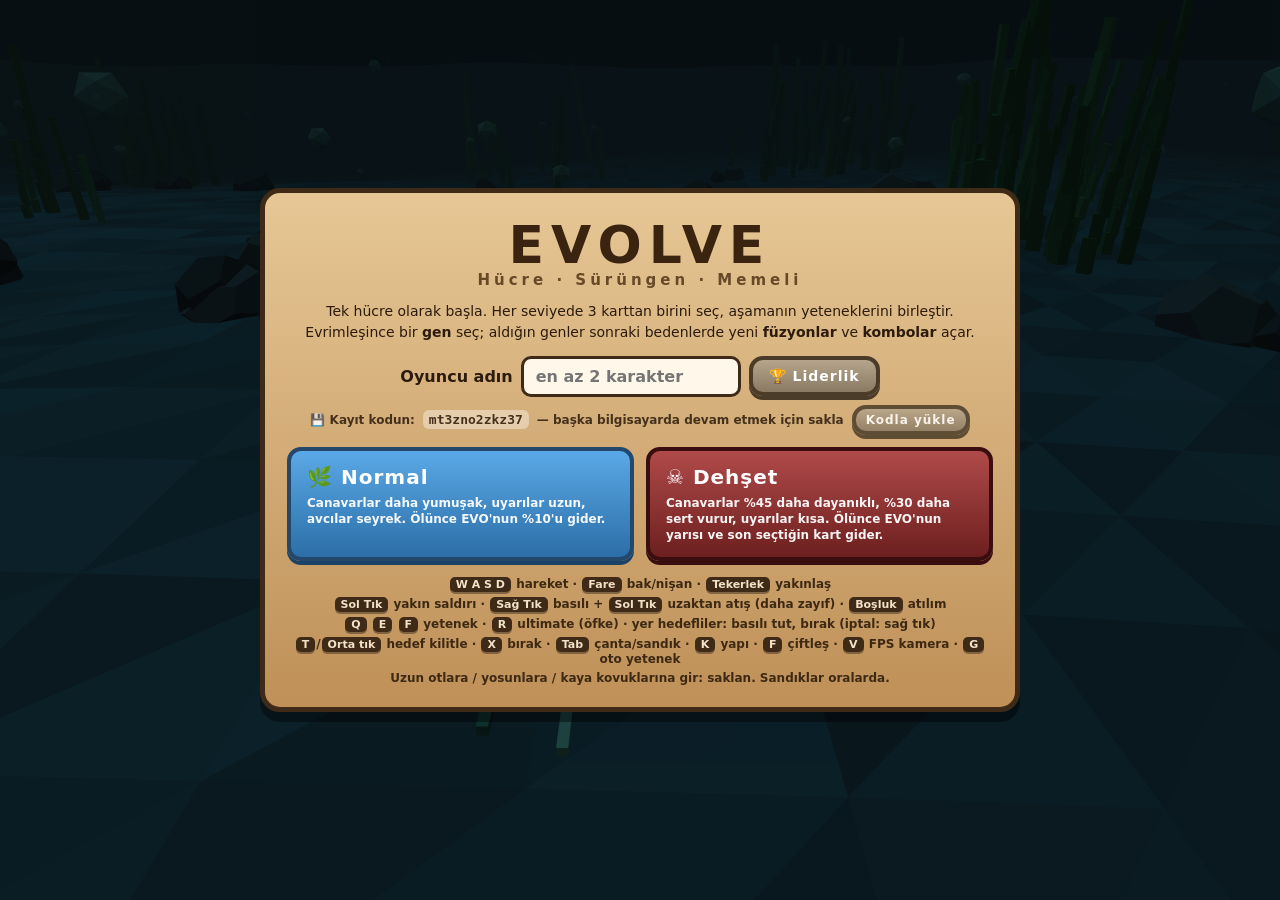
==== commit 4e843d80: "feat: otomatik yetenek modu (G / mobil 🔁) — ulti, sıçrama, atılım hariç Co-Authored-By: Claude Opus " ====
--- a/index.html
+++ b/index.html
@@ -177,7 +177,7 @@
         <div><kbd>W A S D</kbd> hareket · <kbd>Fare</kbd> bak/nişan · <kbd>Tekerlek</kbd> yakınlaş</div>
         <div><kbd>Sol Tık</kbd> yakın saldırı · <kbd>Sağ Tık</kbd> basılı + <kbd>Sol Tık</kbd> uzaktan atış (daha zayıf) · <kbd>Boşluk</kbd> atılım</div>
         <div><kbd>Q</kbd> <kbd>E</kbd> <kbd>F</kbd> yetenek · <kbd>R</kbd> ultimate (öfke) · yer hedefliler: basılı tut, bırak (iptal: sağ tık)</div>
-        <div><kbd>T</kbd>/<kbd>Orta tık</kbd> hedef kilitle · <kbd>X</kbd> bırak · <kbd>Tab</kbd> çanta/sandık · <kbd>K</kbd> yapı · <kbd>F</kbd> çiftleş · <kbd>V</kbd> FPS kamera</div>
+        <div><kbd>T</kbd>/<kbd>Orta tık</kbd> hedef kilitle · <kbd>X</kbd> bırak · <kbd>Tab</kbd> çanta/sandık · <kbd>K</kbd> yapı · <kbd>F</kbd> çiftleş · <kbd>V</kbd> FPS kamera · <kbd>G</kbd> oto yetenek</div>
         <div>Uzun otlara / yosunlara / kaya kovuklarına gir: <b>saklan</b>. Sandıklar oralarda.</div>
       </div>
     </div>
--- a/style.css
+++ b/style.css
@@ -317,3 +317,7 @@
 /* uzak atış şarjı: nişangah büyür, dolunca sarı parlar */
 #crosshair.charging{width:calc(22px + 26px * var(--ch,0));height:calc(22px + 26px * var(--ch,0));border-color:#9fd8ff;border-width:3px}
 #crosshair.charging.full{border-color:#ffd23d;box-shadow:0 0 12px #ffd23d}
+
+/* otomatik yetenek açık: yetenek çubuğunun üstünde işaret */
+#skillbar.auto::before{content:'🔁 OTO (G)';position:absolute;left:50%;top:-18px;transform:translateX(-50%);
+  font-size:11px;font-weight:900;color:#9de89d;text-shadow:0 1px 2px #000;white-space:nowrap}
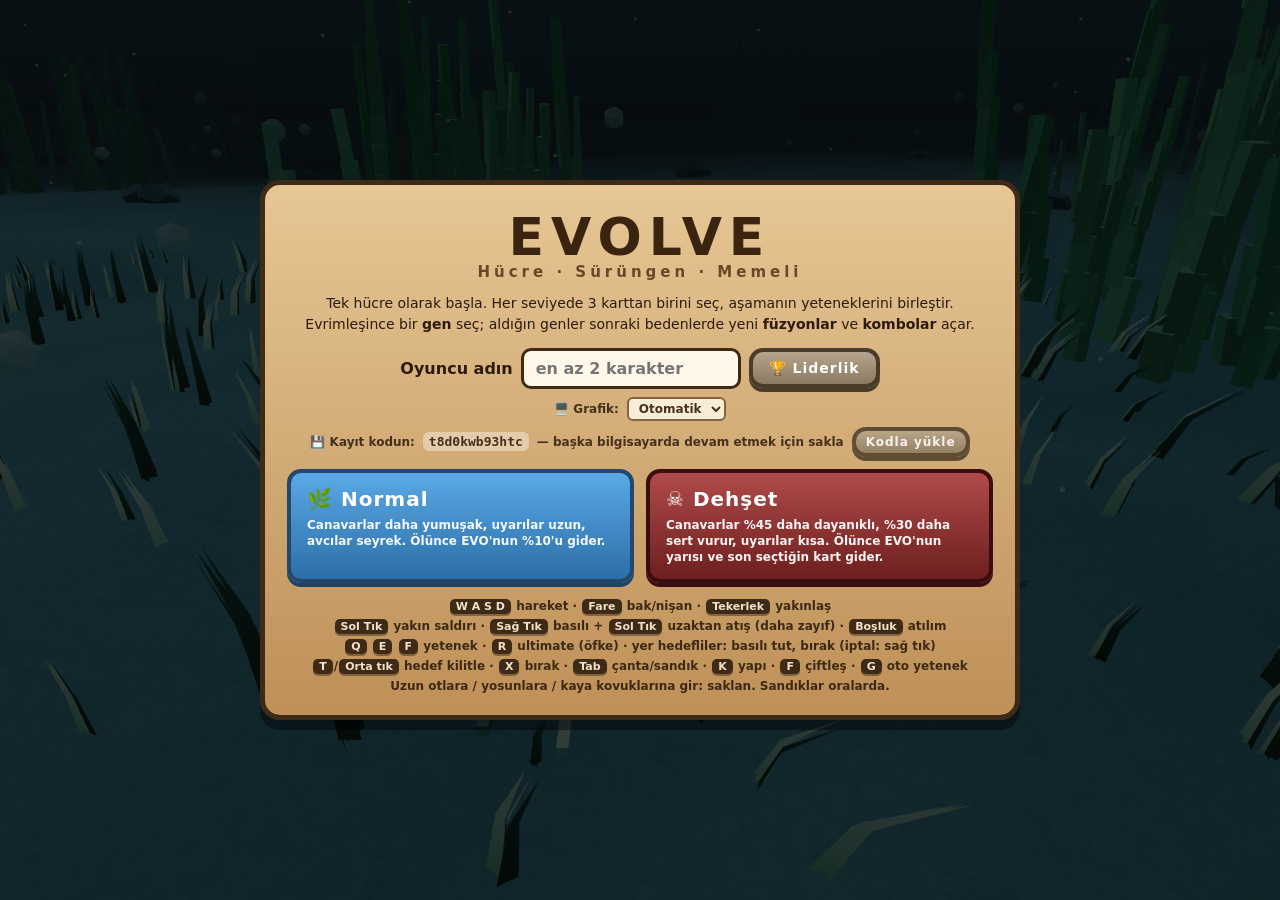
==== commit 613c122a: "feat: yeni düşmanlar, ara bosslar, olaylar, yetenekler, +9 eşya, evrim bedeni, grafik - 16 yeni düşm" ====
--- a/index.html
+++ b/index.html
@@ -5,6 +5,7 @@
 <meta name="viewport" content="width=device-width, initial-scale=1, maximum-scale=1, user-scalable=no">
 <title>EVOLVE — Hücreden Memeliye</title>
 <link rel="stylesheet" href="style.css">
+<link rel="stylesheet" href="style-extra.css">
 </head>
 <body class="prestart">
 
@@ -92,7 +93,9 @@
       <div class="ev-glow"></div>
       <h2 id="evTitle">EVRİM</h2>
       <p id="evBody"></p>
-      <div class="ev-sec">Kalıcı gen seç — oyun sonuna kadar senin</div>
+      <div id="evFormSec" class="ev-sec" hidden>Bedenini seç — yeni çağda nasıl bir yaratık olacaksın?</div>
+      <div id="evForms"></div>
+      <div class="ev-sec">Kalıcı gen seç — oyun sonuna kadar senin (seçince evrim başlar)</div>
       <div id="evGenes"></div>
       <div class="ev-sec">Bedenine geçenler</div>
       <div id="evCarry"></div>
@@ -110,13 +113,15 @@
 
   <!-- ===================== ÇANTA / SANDIK (Tab) ===================== -->
   <div id="invPanel" class="overlay" hidden>
+    <div id="invMsg" class="invmsg"></div>
     <div class="panel inv">
       <h2>ÇANTA · SANDIK <span class="ess">🧬 <b id="invEss">0</b> Gen Özü</span></h2>
       <div class="invgrid">
         <div class="invcol">
           <h3>KUŞANILAN</h3><div id="invEquip"></div>
-          <h3>EŞYA BAS · <span id="invCraftCost">400</span> öz</h3><div id="invCraft"></div>
-          <div class="hint">Her avlanan yaratık gücü kadar Gen Özü verir.</div>
+          <div id="invSets"></div>
+          <h3>EŞYA ÜRET · <span id="invCraftCost">400</span> öz</h3><div id="invCraft"></div>
+          <div class="hint">Her avlanan yaratık gücü kadar Gen Özü verir. Apex avı büyük ödül verir.</div>
         </div>
         <div class="invcol wide">
           <h3>ÇANTA</h3><div id="invBag" class="igrid"></div>
@@ -166,6 +171,8 @@
         <input id="nameInput" maxlength="16" placeholder="en az 2 karakter" autocomplete="nickname">
         <button id="lbOpen" class="ghost">🏆 Liderlik</button>
       </div>
+      <div class="coderow">🖥️ Grafik:
+        <select id="gfxSel"><option value="auto">Otomatik</option><option value="high">Yüksek</option><option value="med">Orta</option><option value="low">Düşük</option></select></div>
       <div class="coderow">💾 Kayıt kodun: <b id="saveCode">…</b> — başka bilgisayarda devam etmek için sakla
         <button id="codeLoad" class="ghost">Kodla yükle</button></div>
       <div class="diffs">
@@ -177,7 +184,7 @@
         <div><kbd>W A S D</kbd> hareket · <kbd>Fare</kbd> bak/nişan · <kbd>Tekerlek</kbd> yakınlaş</div>
         <div><kbd>Sol Tık</kbd> yakın saldırı · <kbd>Sağ Tık</kbd> basılı + <kbd>Sol Tık</kbd> uzaktan atış (daha zayıf) · <kbd>Boşluk</kbd> atılım</div>
         <div><kbd>Q</kbd> <kbd>E</kbd> <kbd>F</kbd> yetenek · <kbd>R</kbd> ultimate (öfke) · yer hedefliler: basılı tut, bırak (iptal: sağ tık)</div>
-        <div><kbd>T</kbd>/<kbd>Orta tık</kbd> hedef kilitle · <kbd>X</kbd> bırak · <kbd>Tab</kbd> çanta/sandık · <kbd>K</kbd> yapı · <kbd>F</kbd> çiftleş · <kbd>V</kbd> FPS kamera · <kbd>G</kbd> oto yetenek</div>
+        <div><kbd>T</kbd>/<kbd>Orta tık</kbd> hedef kilitle · <kbd>X</kbd> bırak · <kbd>Tab</kbd> çanta/sandık · <kbd>K</kbd> yapı · <kbd>F</kbd> çiftleş · <kbd>G</kbd> oto yetenek</div>
         <div>Uzun otlara / yosunlara / kaya kovuklarına gir: <b>saklan</b>. Sandıklar oralarda.</div>
       </div>
     </div>
@@ -194,6 +201,8 @@
 <script src="js/data/fusions.js"></script>
 <script src="js/data/genes.js"></script>
 <script src="js/data/mobs.js"></script>
+<script src="js/data/forms.js"></script>
+<script src="js/gfx.js"></script>
 <script src="js/world.js"></script>
 <script src="js/creature.js"></script>
 <script src="js/decals.js"></script>
--- a/style.css
+++ b/style.css
@@ -234,7 +234,7 @@
 .inv{width:min(1100px,97vw)}
 .inv h2 .ess{font-size:15px;letter-spacing:1px;margin-left:12px;color:#2c6e2c}
 .inv h3{font-size:12px;letter-spacing:2px;margin:10px 0 6px;color:#5b3d1e}
-.invgrid{display:grid;grid-template-columns:190px 1fr 250px;gap:14px;align-items:start}
+.invgrid{display:grid;grid-template-columns:200px minmax(0,1fr) 260px;gap:14px;align-items:start}
 .inv{max-height:94vh}
 #invDetail{position:sticky;top:0}
 .invcol{min-width:0}
@@ -245,8 +245,8 @@
 .icell.sel{outline:3px solid #fff;outline-offset:1px}
 .icell .star{position:absolute;top:0;right:3px;font-size:10px;color:#ffd23d}
 .icell .il{position:absolute;bottom:1px;left:4px;font-size:9px;font-style:normal;font-weight:900;color:#fff;text-shadow:0 1px 0 #000}
-.eqslot{display:flex;align-items:center;gap:8px;margin-bottom:6px;font-weight:900;font-size:13px}
-.eqslot span{width:64px}.eqslot .icell{width:48px}
+.eqslot{display:flex;flex-direction:column;align-items:center;gap:2px;font-weight:900;font-size:10px;letter-spacing:.5px}
+.eqslot span{opacity:.85}.eqslot .icell{width:48px;height:48px}
 #invCraft{display:grid;grid-template-columns:1fr 1fr;gap:6px}
 #invCraft .craftbtn{margin:0;padding:6px 4px;font-size:12px;border-width:3px}
 #invDetail{background:rgba(255,255,255,.35);border:2px solid #7a5630;border-radius:12px;padding:10px;font-size:13px}
@@ -259,8 +259,7 @@
 .hint{font-size:11px;opacity:.8;margin-top:8px;text-align:center}
 button.danger{background:linear-gradient(180deg,#e0736f,#a83a36);border-color:#6d211e;box-shadow:0 4px 0 #6d211e}
 @media (max-width:900px){
-  .invgrid{grid-template-columns:1fr 210px}
-  .invgrid .invcol:first-child{grid-column:1 / -1;display:grid;grid-template-columns:1fr 1fr;gap:8px}
+  .invgrid{grid-template-columns:170px minmax(0,1fr) 210px;gap:8px}
   #invCraft .craftbtn{font-size:11px}
 }
 
@@ -321,3 +320,83 @@
 /* otomatik yetenek açık: yetenek çubuğunun üstünde işaret */
 #skillbar.auto::before{content:'🔁 OTO (G)';position:absolute;left:50%;top:-18px;transform:translateX(-50%);
   font-size:11px;font-weight:900;color:#9de89d;text-shadow:0 1px 2px #000;white-space:nowrap}
+
+/* ---------- eşya basma (+9) ve yeni yuvalar ---------- */
+#invEquip{display:grid;grid-template-columns:repeat(3,1fr);gap:6px 4px;justify-items:center}
+#invSets{display:flex;flex-wrap:wrap;gap:4px;margin-top:6px;min-height:0}
+.setchip{font-size:10px;font-weight:900;padding:1px 6px;border-radius:6px;border:1px solid var(--sc);background:rgba(30,18,8,.72);color:var(--sc);opacity:.75}
+.setchip.on{opacity:1;box-shadow:0 0 7px var(--sc)}
+#invCraft .craftbtn{white-space:nowrap;overflow:hidden;text-overflow:ellipsis}
+/* hücre işaretleri: sol üst +N, sağ alt takım noktası */
+.icell .pl{position:absolute;top:0;left:2px;font-size:10px;font-weight:900;font-style:normal;color:#ffe08a;text-shadow:0 1px 0 #000,0 0 3px #000;line-height:1.2}
+.icell .st{position:absolute;right:2px;bottom:2px;width:7px;height:7px;border-radius:50%;background:var(--sc);box-shadow:0 0 0 1px #000}
+.icell.hi{animation:plusGlow 1.6s ease-in-out infinite}
+.icell.hi .pl{color:#fff;background:linear-gradient(180deg,#ff9a2a,#b8321a);border-radius:4px;padding:0 3px;top:1px;left:1px;text-shadow:0 1px 0 #000}
+.icell.hi9 .pl{background:linear-gradient(180deg,#fff08a,#ff5a2a 60%,#a01a4a)}
+.icell.hi9{animation-duration:.9s}
+@keyframes plusGlow{0%,100%{box-shadow:inset 0 0 12px -4px var(--c),0 0 6px 1px #ffb03d}50%{box-shadow:inset 0 0 14px -2px var(--c),0 0 14px 4px #ffd23d}}
+/* ayrıntı: basma */
+#invDetail .iname.hi{text-shadow:0 1px 0 rgba(0,0,0,.6),0 0 10px #ffd23d}
+#invDetail .ipips{display:flex;gap:2px;margin:-4px 0 8px}
+#invDetail .ipips i{flex:1;height:6px;border-radius:3px;background:rgba(60,35,10,.3)}
+#invDetail .ipips i.r{box-shadow:inset 0 0 0 1px #b8321a}
+#invDetail .ipips i.on{background:linear-gradient(180deg,#ffe08a,#d8961a)}
+#invDetail .ipips i.on.r{background:linear-gradient(180deg,#ffb07a,#d8401a)}
+#invDetail .uq{color:#7a3a00}
+#invDetail .iset{margin-top:6px;padding:4px 6px;border-radius:8px;border:2px solid var(--sc);background:rgba(30,18,8,.72);color:#f2e2c8;font-size:11px;font-weight:800;line-height:1.35}
+#invDetail .iset b{color:var(--sc)}
+#invDetail .iset .off{opacity:.55}
+#invDetail .iset .on{color:#9de89d}
+#invDetail .plusbox{margin-top:8px;padding:6px;border-radius:10px;background:rgba(60,35,10,.16);border:2px solid #9a6a2a;display:flex;flex-direction:column;gap:4px}
+#invDetail .plusbox button{margin:0;width:100%;padding:7px 4px;font-size:13px;border-width:3px}
+#invDetail .plusbox .plusbtn{color:#2c1b0c;background:linear-gradient(180deg,#ffd86a,#e0961e);border-color:#7a4a08;box-shadow:0 4px 0 #7a4a08}
+#invDetail .plusbox .plusbtn.risky{background:linear-gradient(180deg,#ffb86a,#e0641e)}
+#invDetail .plusbox .pconfirm{animation:pulse .8s infinite}
+#invDetail .prisk{font-size:11px;font-weight:800;opacity:.9}
+#invDetail .prisk.bad{color:#9a1a14;opacity:1}
+#invDetail .pgain{font-size:11px;font-weight:800;opacity:.85}
+#invDetail .pmax{font-weight:900;text-align:center;color:#8a4a00}
+#invDetail .pres{font-weight:900;text-align:center;padding:4px;border-radius:7px;color:#fff;animation:presPop .35s ease-out}
+#invDetail .pres.ok{background:linear-gradient(180deg,#4ec04e,#2a7a2a)}
+#invDetail .pres.bad{background:linear-gradient(180deg,#e0534e,#8a1a16)}
+@keyframes presPop{0%{transform:scale(.6);opacity:0}70%{transform:scale(1.08);opacity:1}100%{transform:scale(1)}}
+#invDetail .iact:empty{display:none}
+/* panel içi bildirim (genel toast panelin arkasında kalıyor) */
+#invMsg{position:absolute;left:50%;top:10px;transform:translateX(-50%) translateY(-4px);z-index:30;pointer-events:none;
+  max-width:92vw;text-align:center;font-size:15px;font-weight:900;line-height:1.3;text-shadow:0 2px 0 #000;
+  background:rgba(20,12,8,.9);border:2px solid rgba(255,210,60,.6);border-radius:10px;padding:5px 14px;opacity:0;transition:opacity .2s,transform .2s}
+#invMsg.show{opacity:1;transform:translateX(-50%)}
+/* mobil "Kapat" düğmesi: sağ üst köşede küçük */
+#invPanel .inv{position:relative}
+#invPanel .mInvClose{position:absolute;top:8px;right:10px;bottom:auto;left:auto;width:auto;margin:0;padding:4px 12px;font-size:13px;z-index:2}
+/* dar ekran (dikey telefon): tek sütun */
+@media (max-width:620px){
+  .invgrid{grid-template-columns:1fr}
+  #invDetail{position:static}
+}
+/* alçak yatay ekran (telefon ~780×360): panel ekranı doldurur, sütunlar ayrı kayar */
+@media (max-height:520px){
+  #invPanel.overlay{padding:4px;align-items:stretch}
+  #invPanel .inv{width:100%;height:calc(100vh - 8px);max-height:none;display:flex;flex-direction:column;overflow:hidden;
+    padding:6px 8px;border-width:3px;border-radius:12px;box-shadow:none}
+  #invPanel .inv h2{font-size:15px;letter-spacing:2px;margin:0 0 4px;text-align:left;padding-right:80px}
+  #invPanel .inv h2 .ess{font-size:13px}
+  #invPanel .inv h3{font-size:10px;letter-spacing:1px;margin:4px 0 3px}
+  #invPanel .invgrid{flex:1 1 auto;min-height:0;grid-template-columns:160px minmax(0,1fr) 220px;grid-template-rows:minmax(0,1fr);gap:8px;align-items:stretch}
+  #invPanel .invcol{min-height:0;overflow-y:auto;overscroll-behavior:contain;-webkit-overflow-scrolling:touch}
+  #invPanel .invcol .hint,#invPanel .inv>.hint{display:none}
+  #invPanel #invDetail{position:static;padding:6px;font-size:12px}
+  #invDetail .iname{font-size:14px}
+  #invDetail .imeta{margin:1px 0 6px}
+  #invDetail .iact{flex-direction:row;flex-wrap:wrap;gap:4px;margin-top:6px}
+  #invDetail .iact button{flex:1 1 88px}
+  #invDetail .iact button,#invDetail .plusbox button{padding:5px 3px;font-size:11px;border-width:2px;box-shadow:0 2px 0 rgba(0,0,0,.35)}
+  .eqslot .icell{width:42px;height:42px}
+  #invEquip{gap:3px 2px}
+  #invCraft{gap:4px}
+  #invCraft .craftbtn{padding:4px 2px;font-size:10px;border-width:2px}
+  .igrid{grid-template-columns:repeat(auto-fill,40px);gap:4px}
+  .igrid .icell{width:40px;height:40px;font-size:18px}
+  #invPanel .mInvClose{top:3px;right:8px;padding:2px 10px;font-size:12px;border-width:2px;box-shadow:0 2px 0 #1b4368}
+  #invDetail .iact button[data-a="upgrade"]{flex-basis:100%}
+}
--- a/style-extra.css
+++ b/style-extra.css
@@ -0,0 +1,29 @@
+/* ============================================================
+   style-extra.css — düşman olayları, evrim bedeni, Kan Ayı
+   (style.css'ten ayrı: başka işlerle aynı anda düzenlenebilsin)
+   ============================================================ */
+
+/* ---------- evrim: beden seçimi ---------- */
+#evForms{position:relative;display:flex;gap:10px;flex-wrap:wrap;justify-content:center;margin-bottom:6px}
+.form{flex:1 1 170px;max-width:210px;cursor:pointer;border-radius:14px;padding:10px 12px;border:3px solid #6b4a28;
+  background:rgba(255,255,255,.35);transition:transform .12s,background .12s}
+.form:hover{transform:translateY(-3px);background:rgba(255,255,255,.6)}
+.form.sel{border-color:#ffb020;background:rgba(255,236,170,.85);box-shadow:0 0 0 3px rgba(255,176,32,.35)}
+.form .fi{font-size:28px}.form .fn{font-weight:900;font-size:15px}.form .fd{font-size:12px;line-height:1.3}
+.form .fm{font-size:11px;font-weight:800;color:#6a4a10;margin-top:4px}
+.clicklock .form{pointer-events:none;filter:saturate(.5) brightness(.8)}
+
+/* ---------- Kan Ayı: kızıl ekran kenarı ---------- */
+body.bloodmoon #app::after{content:'';position:absolute;inset:0;z-index:4;pointer-events:none;
+  background:radial-gradient(ellipse at center,transparent 45%,rgba(150,0,20,.25) 80%,rgba(110,0,10,.5) 100%);
+  animation:bloodmoon 3s ease-in-out infinite alternate}
+@keyframes bloodmoon{from{opacity:.7}to{opacity:1}}
+
+@media (max-height:520px){
+  .form{flex-basis:140px;padding:6px 8px}.form .fd{display:none}.form .fi{font-size:22px}
+}
+
+/* bildirimler açık panellerin (z 20) üstünde de görünsün; tıklamayı engellemez */
+#toast{z-index:21}
+
+#gfxSel{font:inherit;font-size:12px;font-weight:800;padding:2px 6px;border-radius:6px;border:2px solid #7a5630;background:#fff8ea;color:#2c1b0c}
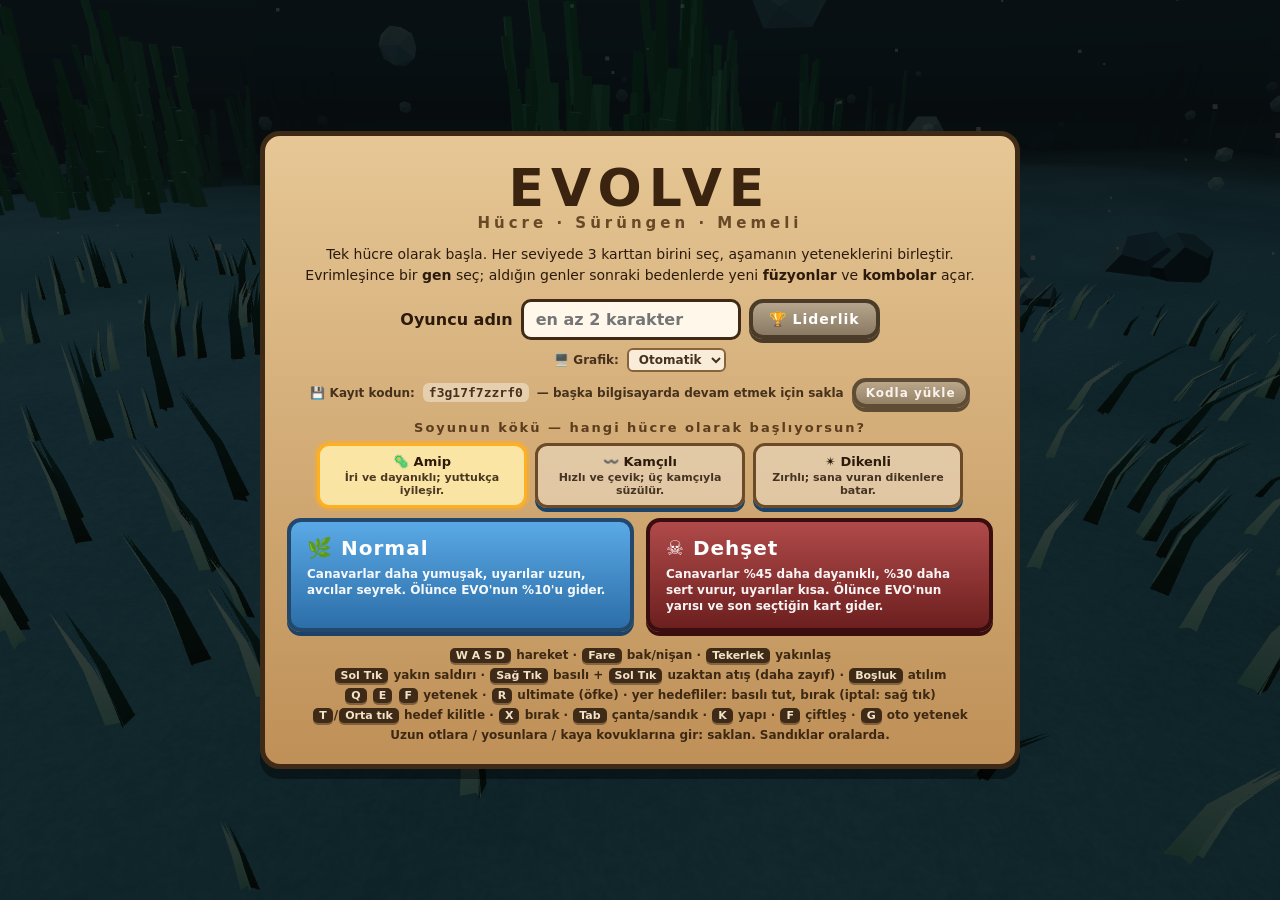
==== commit d42e8977: "feat: soy ağacı — başlangıç hücresi, türeyen dallar, kalıtsal izler, dönüşüm - oyun başında hücre kö" ====
--- a/index.html
+++ b/index.html
@@ -175,6 +175,8 @@
         <select id="gfxSel"><option value="auto">Otomatik</option><option value="high">Yüksek</option><option value="med">Orta</option><option value="low">Düşük</option></select></div>
       <div class="coderow">💾 Kayıt kodun: <b id="saveCode">…</b> — başka bilgisayarda devam etmek için sakla
         <button id="codeLoad" class="ghost">Kodla yükle</button></div>
+      <div class="ev-sec startsec">Soyunun kökü — hangi hücre olarak başlıyorsun?</div>
+      <div id="cellForms"></div>
       <div class="diffs">
         <button id="diffNormal" class="diff"><b>🌿 Normal</b><span id="descNormal"></span></button>
         <button id="diffDehset" class="diff dehset"><b>☠️ Dehşet</b><span id="descDehset"></span></button>
--- a/style-extra.css
+++ b/style-extra.css
@@ -27,3 +27,19 @@
 #toast{z-index:21}
 
 #gfxSel{font:inherit;font-size:12px;font-weight:800;padding:2px 6px;border-radius:6px;border:2px solid #7a5630;background:#fff8ea;color:#2c1b0c}
+
+/* ---------- soy ağacı ---------- */
+.lineage{flex:1 1 100%;font-weight:900;font-size:13px;margin:-2px 0 4px;color:#4a300f}
+.lineage .ln{background:rgba(255,255,255,.55);border-radius:8px;padding:2px 7px;white-space:nowrap}
+.lineage i{font-style:normal;opacity:.6;margin:0 3px}
+.form .ft{font-size:11px;font-weight:800;color:#2f6a3a;margin-top:3px}
+.form.locked{opacity:.45;cursor:default;filter:grayscale(.6);border-style:dashed}
+.form.locked:hover{transform:none;background:rgba(255,255,255,.35)}
+.startsec{margin-top:4px}
+#cellForms{display:flex;gap:8px;justify-content:center;flex-wrap:wrap;margin:4px 0 10px}
+#cellForms .cf{margin:0 !important;display:flex;flex-direction:column;align-items:center;gap:2px;padding:8px 12px !important;
+  min-width:150px;max-width:210px;border-radius:12px;border:3px solid #6b4a28;background:rgba(255,255,255,.35);cursor:pointer;
+  font-size:13px !important;letter-spacing:0 !important;color:#2c1b0c}
+#cellForms .cf span{font-size:11px;font-weight:700;opacity:.85}
+#cellForms .cf.sel{border-color:#ffb020;background:rgba(255,236,170,.9);box-shadow:0 0 0 3px rgba(255,176,32,.35)}
+@media (max-height:520px){ #cellForms .cf span{display:none} #cellForms .cf{min-width:100px;padding:5px 8px !important} }
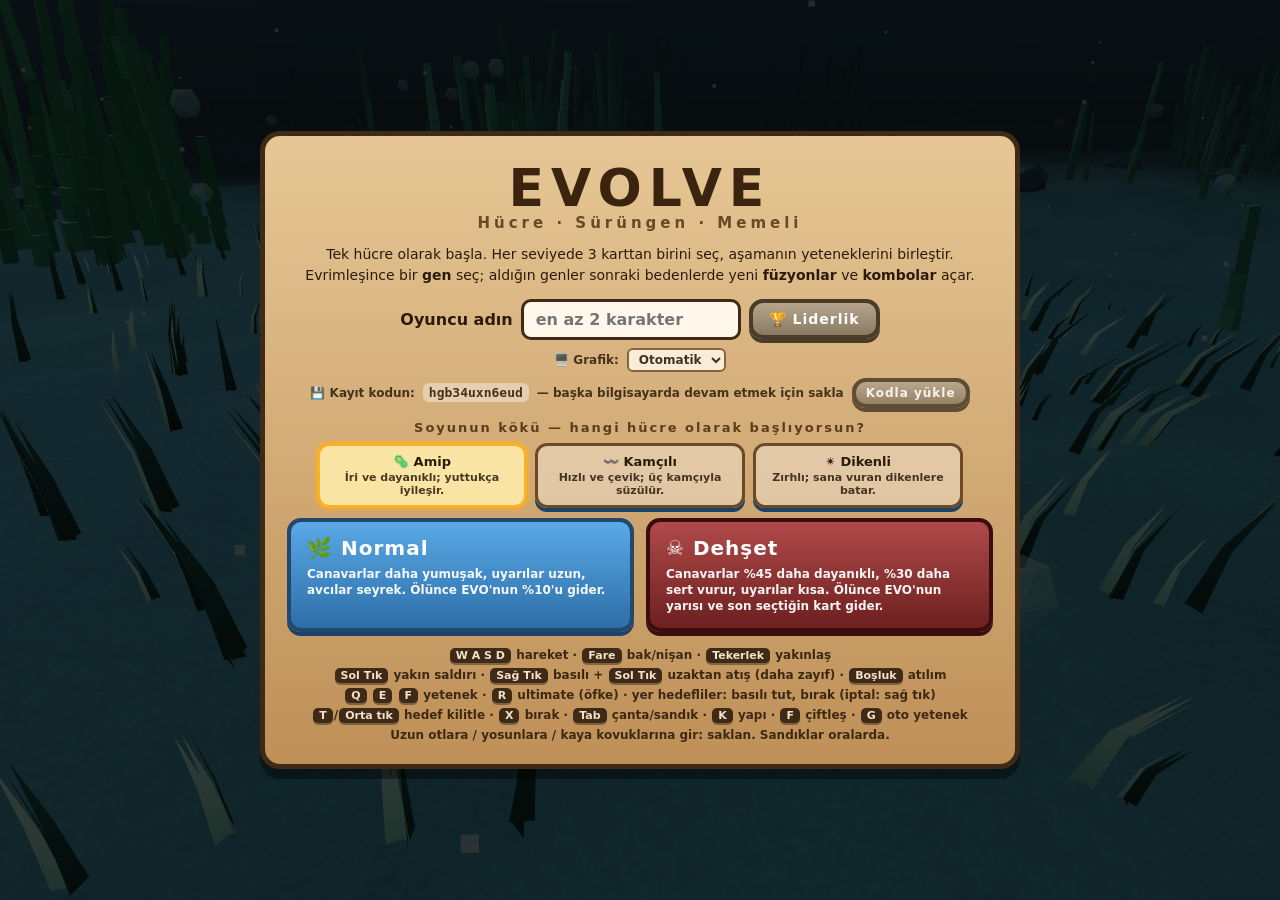
==== commit 1e789a2a: "feat: test modu (?test) — istenen aşama/nesil/seviye/soy ile başla, oyun içi 🧪 panel Panel (P / 🧪): " ====
--- a/index.html
+++ b/index.html
@@ -224,5 +224,6 @@
 <script src="js/inv-ui.js"></script>
 <script src="js/online.js"></script>
 <script src="js/main.js"></script>
+<script src="js/devtools.js"></script>
 </body>
 </html>
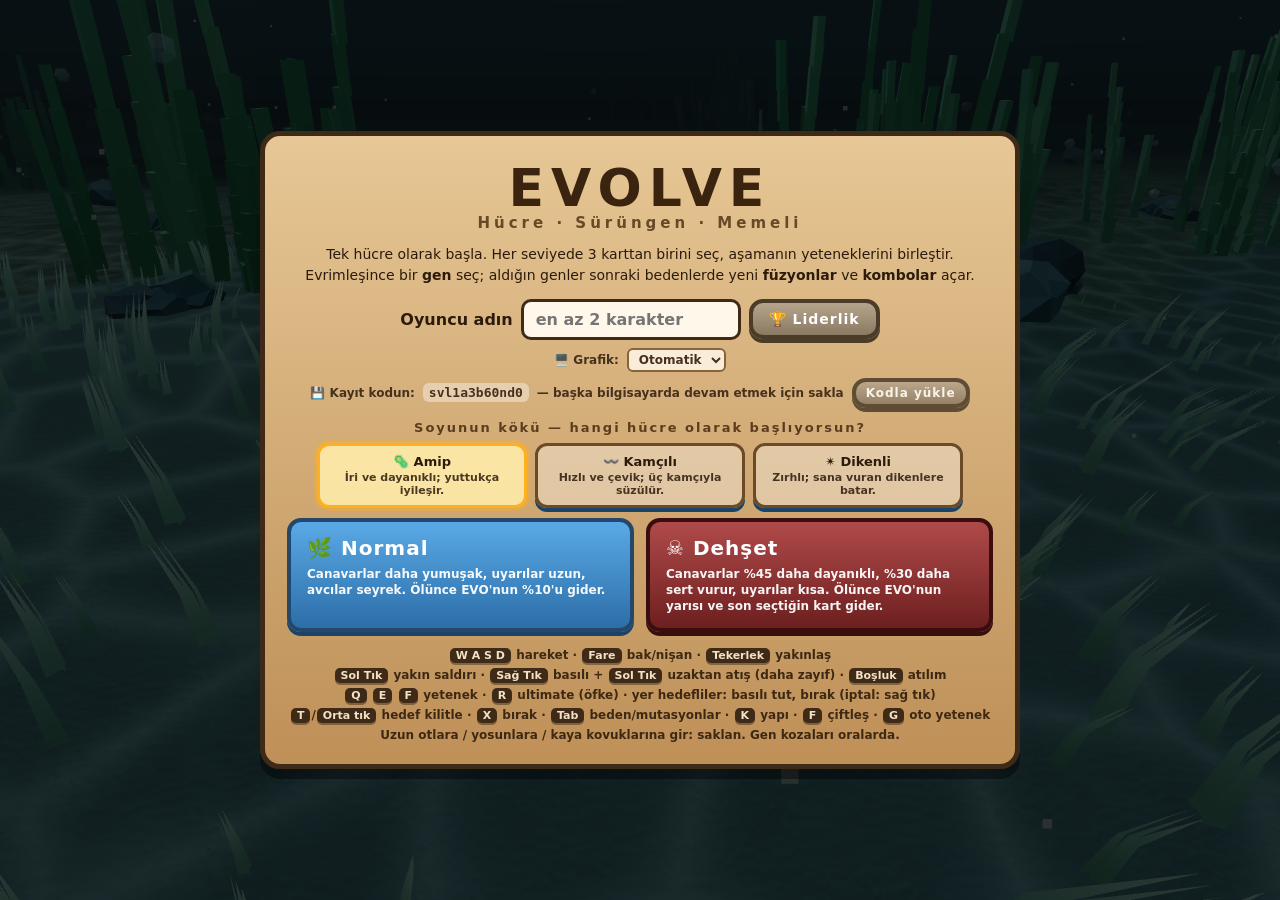
==== commit e55f1ff2: "feat: mutasyon sistemi, gerçekçi dünya dokuları, farklı yetenek mekanikleri, koza dönüşümü - eşyalar" ====
--- a/index.html
+++ b/index.html
@@ -75,7 +75,7 @@
     <div id="creatureName">Tek Hücreli</div>
   </div>
 
-  <div id="helpHint"><kbd>Tab</kbd> çanta · <kbd>K</kbd> yapı · <kbd>L</kbd> liderlik · <kbd>T</kbd> kilit · <kbd>Esc</kbd> fare</div>
+  <div id="helpHint"><kbd>Tab</kbd> beden · <kbd>K</kbd> yapı · <kbd>L</kbd> liderlik · <kbd>T</kbd> kilit · <kbd>Esc</kbd> fare</div>
 
   <!-- ===================== KART SEÇİMİ ===================== -->
   <div id="cardPanel" class="overlay" hidden>
@@ -115,21 +115,22 @@
   <div id="invPanel" class="overlay" hidden>
     <div id="invMsg" class="invmsg"></div>
     <div class="panel inv">
-      <h2>ÇANTA · SANDIK <span class="ess">🧬 <b id="invEss">0</b> Gen Özü</span></h2>
+      <h2><span class="ttl">BEDEN · MUTASYONLAR</span> <span class="ess">🧬 <b id="invEss">0</b> Gen Özü</span>
+        <button id="invX" class="invX ghost" title="Kapat (Tab / Esc)">Kapat ✕</button></h2>
       <div class="invgrid">
-        <div class="invcol">
-          <h3>KUŞANILAN</h3><div id="invEquip"></div>
+        <div class="invcol bodycol">
+          <div id="invEquip" class="bodymap"></div>
           <div id="invSets"></div>
-          <h3>EŞYA ÜRET · <span id="invCraftCost">400</span> öz</h3><div id="invCraft"></div>
-          <div class="hint">Her avlanan yaratık gücü kadar Gen Özü verir. Apex avı büyük ödül verir.</div>
+          <h3>MUTASYON ÜRET · <span id="invCraftCost">400</span> öz</h3><div id="invCraft"></div>
         </div>
         <div class="invcol wide">
-          <h3>ÇANTA</h3><div id="invBag" class="igrid"></div>
-          <h3>SANDIK</h3><div id="invChest" class="igrid chest"></div>
+          <h3>GEN DEPOSU <span id="invCount" class="cnt"></span></h3>
+          <div id="invTabs" class="itabs"></div>
+          <div id="invBag" class="igrid"></div>
         </div>
         <div class="invcol" id="invDetail"></div>
       </div>
-      <div class="hint">Tab / Esc kapat</div>
+      <div class="hint">Avladığın yaratıkların parçaları kopar; üstünden geç, emilsin. Takılı mutasyonlar bedeninde görünür. Tab / Esc kapat</div>
     </div>
   </div>
 
@@ -186,8 +187,8 @@
         <div><kbd>W A S D</kbd> hareket · <kbd>Fare</kbd> bak/nişan · <kbd>Tekerlek</kbd> yakınlaş</div>
         <div><kbd>Sol Tık</kbd> yakın saldırı · <kbd>Sağ Tık</kbd> basılı + <kbd>Sol Tık</kbd> uzaktan atış (daha zayıf) · <kbd>Boşluk</kbd> atılım</div>
         <div><kbd>Q</kbd> <kbd>E</kbd> <kbd>F</kbd> yetenek · <kbd>R</kbd> ultimate (öfke) · yer hedefliler: basılı tut, bırak (iptal: sağ tık)</div>
-        <div><kbd>T</kbd>/<kbd>Orta tık</kbd> hedef kilitle · <kbd>X</kbd> bırak · <kbd>Tab</kbd> çanta/sandık · <kbd>K</kbd> yapı · <kbd>F</kbd> çiftleş · <kbd>G</kbd> oto yetenek</div>
-        <div>Uzun otlara / yosunlara / kaya kovuklarına gir: <b>saklan</b>. Sandıklar oralarda.</div>
+        <div><kbd>T</kbd>/<kbd>Orta tık</kbd> hedef kilitle · <kbd>X</kbd> bırak · <kbd>Tab</kbd> beden/mutasyonlar · <kbd>K</kbd> yapı · <kbd>F</kbd> çiftleş · <kbd>G</kbd> oto yetenek</div>
+        <div>Uzun otlara / yosunlara / kaya kovuklarına gir: <b>saklan</b>. Gen kozaları oralarda.</div>
       </div>
     </div>
   </div>
@@ -212,6 +213,7 @@
 <script src="js/status.js"></script>
 <script src="js/combat.js"></script>
 <script src="js/skills.js"></script>
+<script src="js/skills2.js"></script>
 <script src="js/enemies.js"></script>
 <script src="js/boss.js"></script>
 <script src="js/pickups.js"></script>
@@ -223,6 +225,7 @@
 <script src="js/cards.js"></script>
 <script src="js/inv-ui.js"></script>
 <script src="js/online.js"></script>
+<script src="js/evocine.js"></script>
 <script src="js/main.js"></script>
 <script src="js/devtools.js"></script>
 </body>
--- a/style.css
+++ b/style.css
@@ -230,38 +230,9 @@
   #creatureName{font-size:11px;top:-18px}
 }
 
-/* ---------- çanta / sandık ---------- */
-.inv{width:min(1100px,97vw)}
-.inv h2 .ess{font-size:15px;letter-spacing:1px;margin-left:12px;color:#2c6e2c}
-.inv h3{font-size:12px;letter-spacing:2px;margin:10px 0 6px;color:#5b3d1e}
-.invgrid{display:grid;grid-template-columns:200px minmax(0,1fr) 260px;gap:14px;align-items:start}
-.inv{max-height:94vh}
-#invDetail{position:sticky;top:0}
-.invcol{min-width:0}
-.igrid{display:grid;grid-template-columns:repeat(auto-fill,42px);gap:5px}
-.icell{position:relative;width:42px;height:42px;border-radius:8px;background:rgba(40,25,10,.55);border:3px solid var(--c,#6b4a28);
-  display:flex;align-items:center;justify-content:center;font-size:20px;cursor:pointer;box-shadow:inset 0 0 12px -4px var(--c,transparent)}
-.icell.empty{border-color:rgba(107,74,40,.45);opacity:.6;font-size:16px}
-.icell.sel{outline:3px solid #fff;outline-offset:1px}
-.icell .star{position:absolute;top:0;right:3px;font-size:10px;color:#ffd23d}
-.icell .il{position:absolute;bottom:1px;left:4px;font-size:9px;font-style:normal;font-weight:900;color:#fff;text-shadow:0 1px 0 #000}
-.eqslot{display:flex;flex-direction:column;align-items:center;gap:2px;font-weight:900;font-size:10px;letter-spacing:.5px}
-.eqslot span{opacity:.85}.eqslot .icell{width:48px;height:48px}
-#invCraft{display:grid;grid-template-columns:1fr 1fr;gap:6px}
-#invCraft .craftbtn{margin:0;padding:6px 4px;font-size:12px;border-width:3px}
-#invDetail{background:rgba(255,255,255,.35);border:2px solid #7a5630;border-radius:12px;padding:10px;font-size:13px}
-#invDetail .iname{font-size:17px;font-weight:900;text-shadow:0 1px 0 rgba(0,0,0,.6)}
-#invDetail .imeta{font-size:11px;font-weight:800;opacity:.8;margin:2px 0 8px}
-#invDetail .iaff{font-weight:800;line-height:1.5}
-#invDetail .cmp{margin-top:8px;padding-top:6px;border-top:1px dashed #7a5630;font-size:11px;opacity:.85}
-#invDetail .iact{display:flex;flex-direction:column;gap:5px;margin-top:10px}
-#invDetail .iact button{margin:0;padding:7px;font-size:13px;border-width:3px}
+/* ---------- ortak ---------- */
 .hint{font-size:11px;opacity:.8;margin-top:8px;text-align:center}
 button.danger{background:linear-gradient(180deg,#e0736f,#a83a36);border-color:#6d211e;box-shadow:0 4px 0 #6d211e}
-@media (max-width:900px){
-  .invgrid{grid-template-columns:170px minmax(0,1fr) 210px;gap:8px}
-  #invCraft .craftbtn{font-size:11px}
-}
 
 /* ---------- okunabilirlik: açık zeminde koyu hap arka plan ---------- */
 #evoLabel,#creatureName,#helpHint{background:rgba(20,12,8,.62);padding:1px 8px;border-radius:6px;display:inline-block}
@@ -321,13 +292,64 @@
 #skillbar.auto::before{content:'🔁 OTO (G)';position:absolute;left:50%;top:-18px;transform:translateX(-50%);
   font-size:11px;font-weight:900;color:#9de89d;text-shadow:0 1px 2px #000;white-space:nowrap}
 
-/* ---------- eşya basma (+9) ve yeni yuvalar ---------- */
-#invEquip{display:grid;grid-template-columns:repeat(3,1fr);gap:6px 4px;justify-items:center}
-#invSets{display:flex;flex-wrap:wrap;gap:4px;margin-top:6px;min-height:0}
+/* =====================================================================
+   BEDEN · MUTASYONLAR (Tab) — beden şeması, Gen deposu, ayrıntı
+   ===================================================================== */
+.inv{width:min(1100px,97vw);max-height:94vh}
+#invPanel .inv{position:relative}
+.inv h2{display:flex;align-items:center;justify-content:center;gap:12px;flex-wrap:wrap;padding:0 90px}
+.inv h2 .ess{font-size:15px;letter-spacing:1px;color:#2c6e2c}
+.inv h3{font-size:12px;letter-spacing:2px;margin:10px 0 6px;color:#5b3d1e}
+.inv h3 .cnt{font-size:11px;letter-spacing:0;opacity:.75;margin-left:4px}
+#invPanel .invX{position:absolute;top:12px;right:14px;margin:0;padding:4px 12px;font-size:13px;border-width:3px;box-shadow:0 3px 0 #4a3c28}
+body.mobile #invPanel .invX{display:none}                  /* mobilde controls.js kendi Kapat düğmesini ekler */
+.invgrid{display:grid;grid-template-columns:250px minmax(0,1fr) 270px;gap:14px;align-items:start}
+.invcol{min-width:0}
+#invDetail{position:sticky;top:0}
+
+/* --- beden şeması --- */
+.bodymap{position:relative;width:100%;aspect-ratio:240/180;border:2px solid #7a5630;border-radius:14px;
+  background:radial-gradient(ellipse at 50% 58%,rgba(255,250,230,.75),rgba(214,186,140,.55) 62%,rgba(120,84,44,.45));
+  box-shadow:inset 0 0 18px rgba(60,35,10,.35)}
+.bodymap svg{position:absolute;inset:0;width:100%;height:100%;overflow:visible}
+.bodymap .sil>*{fill:var(--bf,#8d5c33);stroke:rgba(40,24,8,.8);stroke-width:1.6;stroke-linejoin:round}
+.bodymap .sil .lim{filter:brightness(.82)}
+.bodymap .sil .flag{fill:none;stroke:var(--bf,#8d5c33);stroke-width:6;stroke-linecap:round}
+.bodymap .sil .in{fill:rgba(255,255,255,.28);stroke:none}
+.bodymap .sil .eye{fill:#ffe14d;stroke:#2a1a0a;stroke-width:1}
+.bodymap .lines line{stroke-width:1.8;stroke-dasharray:4 3;opacity:.9}
+.bodymap .lines line.on{stroke-width:2.6;stroke-dasharray:none}
+.bodymap .lines .dot{stroke:#2a1a0a;stroke-width:1.2}
+.bodymap .lines .dot.on{stroke:#fff;stroke-width:2}
+.rgn{position:absolute;transform:translate(-50%,-50%);cursor:pointer;z-index:1;-webkit-tap-highlight-color:transparent}
+.rgn .icell{width:44px;height:44px;font-size:21px}
+.rgn .icell.empty{opacity:.85;background:rgba(40,25,10,.3);border-style:dashed;border-color:rgba(60,35,10,.7);font-size:18px;filter:grayscale(.4)}
+.rgn span{position:absolute;left:50%;bottom:-9px;transform:translateX(-50%);white-space:nowrap;pointer-events:none;
+  font-size:10px;font-weight:900;letter-spacing:.5px;line-height:1.35;color:#f2e2c8;background:rgba(30,18,8,.85);padding:0 5px;border-radius:5px}
+.rgn.on .icell{outline:3px solid #fff;outline-offset:1px}
+.rgn.on span{background:#ffb020;color:#2c1b0c}
+#invSets{display:flex;flex-wrap:wrap;gap:4px;margin-top:8px;min-height:0}
 .setchip{font-size:10px;font-weight:900;padding:1px 6px;border-radius:6px;border:1px solid var(--sc);background:rgba(30,18,8,.72);color:var(--sc);opacity:.75}
 .setchip.on{opacity:1;box-shadow:0 0 7px var(--sc)}
-#invCraft .craftbtn{white-space:nowrap;overflow:hidden;text-overflow:ellipsis}
-/* hücre işaretleri: sol üst +N, sağ alt takım noktası */
+#invCraft{display:grid;grid-template-columns:1fr 1fr 1fr;gap:5px}
+#invCraft .craftbtn{margin:0;padding:6px 2px;font-size:12px;border-width:3px;letter-spacing:0;white-space:nowrap;overflow:hidden;text-overflow:ellipsis}
+
+/* --- gen deposu --- */
+.itabs{display:flex;flex-wrap:wrap;gap:4px;margin:-2px 0 8px}
+#invPanel .itab{margin:0;padding:3px 8px;font-size:14px;letter-spacing:0;border-width:2px;border-radius:9px;box-shadow:0 2px 0 #4a3c28;
+  color:#f2e2c8;background:linear-gradient(180deg,#8a6a45,#5e4428);border-color:#3a2812}
+#invPanel .itab b{font-size:11px;margin-left:3px;opacity:.9}
+#invPanel .itab.on{background:linear-gradient(180deg,#ffd86a,#e0961e);border-color:#7a4a08;color:#2c1b0c}
+.igrid{display:grid;grid-template-columns:repeat(auto-fill,44px);gap:6px;align-content:start}
+.iempty{grid-column:1/-1;font-size:12px;font-weight:800;opacity:.7;padding:10px 4px;text-align:center}
+.icell{position:relative;width:44px;height:44px;border-radius:10px;background:rgba(40,25,10,.6);border:3px solid var(--c,#6b4a28);
+  display:flex;align-items:center;justify-content:center;font-size:21px;cursor:pointer;box-shadow:inset 0 0 12px -4px var(--c,transparent);
+  -webkit-tap-highlight-color:transparent;user-select:none;-webkit-user-select:none}
+.icell.empty{border-color:rgba(107,74,40,.45);opacity:.6;font-size:16px}
+.icell.sel{outline:3px solid #fff;outline-offset:1px}
+.icell.r3,.icell.r4{box-shadow:inset 0 0 14px -2px var(--c),0 0 9px 1px var(--c)}
+.icell .star{position:absolute;top:0;right:3px;font-size:10px;color:#ffd23d}
+.icell .il{position:absolute;bottom:1px;left:4px;font-size:9px;font-style:normal;font-weight:900;color:#fff;text-shadow:0 1px 0 #000}
 .icell .pl{position:absolute;top:0;left:2px;font-size:10px;font-weight:900;font-style:normal;color:#ffe08a;text-shadow:0 1px 0 #000,0 0 3px #000;line-height:1.2}
 .icell .st{position:absolute;right:2px;bottom:2px;width:7px;height:7px;border-radius:50%;background:var(--sc);box-shadow:0 0 0 1px #000}
 .icell.hi{animation:plusGlow 1.6s ease-in-out infinite}
@@ -335,68 +357,90 @@
 .icell.hi9 .pl{background:linear-gradient(180deg,#fff08a,#ff5a2a 60%,#a01a4a)}
 .icell.hi9{animation-duration:.9s}
 @keyframes plusGlow{0%,100%{box-shadow:inset 0 0 12px -4px var(--c),0 0 6px 1px #ffb03d}50%{box-shadow:inset 0 0 14px -2px var(--c),0 0 14px 4px #ffd23d}}
-/* ayrıntı: basma */
+
+/* --- ayrıntı --- */
+#invDetail{background:rgba(255,255,255,.35);border:2px solid #7a5630;border-radius:12px;padding:10px;font-size:13px}
+#invDetail .iname{font-size:17px;font-weight:900;text-shadow:0 1px 0 rgba(0,0,0,.6)}
 #invDetail .iname.hi{text-shadow:0 1px 0 rgba(0,0,0,.6),0 0 10px #ffd23d}
+#invDetail .imeta{font-size:11px;font-weight:800;opacity:.85;margin:2px 0 8px;line-height:1.4}
+#invDetail .imeta .from{color:#2c6e2c}
+#invDetail .iaff{font-weight:800;line-height:1.5}
+#invDetail .uq{color:#7a3a00}
+#invDetail .cmp{margin-top:8px;padding-top:6px;border-top:1px dashed #7a5630;font-size:11px;opacity:.85}
+#invDetail .iact{display:flex;flex-direction:column;gap:5px;margin-top:10px}
+#invDetail .iact:empty{display:none}
+#invDetail .iact button{margin:0;padding:7px;font-size:13px;border-width:3px}
+#invDetail .rgnhint{text-align:left;font-size:12px;opacity:.9}
 #invDetail .ipips{display:flex;gap:2px;margin:-4px 0 8px}
 #invDetail .ipips i{flex:1;height:6px;border-radius:3px;background:rgba(60,35,10,.3)}
 #invDetail .ipips i.r{box-shadow:inset 0 0 0 1px #b8321a}
-#invDetail .ipips i.on{background:linear-gradient(180deg,#ffe08a,#d8961a)}
-#invDetail .ipips i.on.r{background:linear-gradient(180deg,#ffb07a,#d8401a)}
-#invDetail .uq{color:#7a3a00}
+#invDetail .ipips i.on{background:linear-gradient(180deg,#9dff8a,#2c9e3a)}
+#invDetail .ipips i.on.r{background:linear-gradient(180deg,#ffe08a,#d8961a)}
 #invDetail .iset{margin-top:6px;padding:4px 6px;border-radius:8px;border:2px solid var(--sc);background:rgba(30,18,8,.72);color:#f2e2c8;font-size:11px;font-weight:800;line-height:1.35}
 #invDetail .iset b{color:var(--sc)}
 #invDetail .iset .off{opacity:.55}
 #invDetail .iset .on{color:#9de89d}
-#invDetail .plusbox{margin-top:8px;padding:6px;border-radius:10px;background:rgba(60,35,10,.16);border:2px solid #9a6a2a;display:flex;flex-direction:column;gap:4px}
+#invDetail .plusbox{margin-top:8px;padding:6px;border-radius:10px;background:rgba(40,90,40,.12);border:2px solid #5a8a3a;display:flex;flex-direction:column;gap:4px}
 #invDetail .plusbox button{margin:0;width:100%;padding:7px 4px;font-size:13px;border-width:3px}
-#invDetail .plusbox .plusbtn{color:#2c1b0c;background:linear-gradient(180deg,#ffd86a,#e0961e);border-color:#7a4a08;box-shadow:0 4px 0 #7a4a08}
-#invDetail .plusbox .plusbtn.risky{background:linear-gradient(180deg,#ffb86a,#e0641e)}
+#invDetail .plusbox .plusbtn{color:#10240c;background:linear-gradient(180deg,#b6f07a,#5ab03a);border-color:#2a5a18;box-shadow:0 4px 0 #2a5a18}
+#invDetail .plusbox .plusbtn.risky{background:linear-gradient(180deg,#ffd86a,#e0961e);border-color:#7a4a08;box-shadow:0 4px 0 #7a4a08}
 #invDetail .plusbox .pconfirm{animation:pulse .8s infinite}
 #invDetail .prisk{font-size:11px;font-weight:800;opacity:.9}
 #invDetail .prisk.bad{color:#9a1a14;opacity:1}
 #invDetail .pgain{font-size:11px;font-weight:800;opacity:.85}
-#invDetail .pmax{font-weight:900;text-align:center;color:#8a4a00}
+#invDetail .pmax{font-weight:900;text-align:center;color:#2c6e2c}
 #invDetail .pres{font-weight:900;text-align:center;padding:4px;border-radius:7px;color:#fff;animation:presPop .35s ease-out}
 #invDetail .pres.ok{background:linear-gradient(180deg,#4ec04e,#2a7a2a)}
 #invDetail .pres.bad{background:linear-gradient(180deg,#e0534e,#8a1a16)}
 @keyframes presPop{0%{transform:scale(.6);opacity:0}70%{transform:scale(1.08);opacity:1}100%{transform:scale(1)}}
-#invDetail .iact:empty{display:none}
+
 /* panel içi bildirim (genel toast panelin arkasında kalıyor) */
 #invMsg{position:absolute;left:50%;top:10px;transform:translateX(-50%) translateY(-4px);z-index:30;pointer-events:none;
   max-width:92vw;text-align:center;font-size:15px;font-weight:900;line-height:1.3;text-shadow:0 2px 0 #000;
   background:rgba(20,12,8,.9);border:2px solid rgba(255,210,60,.6);border-radius:10px;padding:5px 14px;opacity:0;transition:opacity .2s,transform .2s}
 #invMsg.show{opacity:1;transform:translateX(-50%)}
-/* mobil "Kapat" düğmesi: sağ üst köşede küçük */
-#invPanel .inv{position:relative}
+/* mobil Kapat düğmesi (mobile/controls.js ekler): sağ üst köşede küçük */
 #invPanel .mInvClose{position:absolute;top:8px;right:10px;bottom:auto;left:auto;width:auto;margin:0;padding:4px 12px;font-size:13px;z-index:2}
+
+@media (max-width:900px){
+  .invgrid{grid-template-columns:210px minmax(0,1fr) 220px;gap:8px}
+  .inv h2{padding:0 80px 0 0;justify-content:flex-start}
+}
 /* dar ekran (dikey telefon): tek sütun */
 @media (max-width:620px){
   .invgrid{grid-template-columns:1fr}
   #invDetail{position:static}
+  .bodymap{max-width:320px;margin:0 auto}
 }
 /* alçak yatay ekran (telefon ~780×360): panel ekranı doldurur, sütunlar ayrı kayar */
 @media (max-height:520px){
   #invPanel.overlay{padding:4px;align-items:stretch}
   #invPanel .inv{width:100%;height:calc(100vh - 8px);max-height:none;display:flex;flex-direction:column;overflow:hidden;
     padding:6px 8px;border-width:3px;border-radius:12px;box-shadow:none}
-  #invPanel .inv h2{font-size:15px;letter-spacing:2px;margin:0 0 4px;text-align:left;padding-right:80px}
-  #invPanel .inv h2 .ess{font-size:13px}
-  #invPanel .inv h3{font-size:10px;letter-spacing:1px;margin:4px 0 3px}
-  #invPanel .invgrid{flex:1 1 auto;min-height:0;grid-template-columns:160px minmax(0,1fr) 220px;grid-template-rows:minmax(0,1fr);gap:8px;align-items:stretch}
-  #invPanel .invcol{min-height:0;overflow-y:auto;overscroll-behavior:contain;-webkit-overflow-scrolling:touch}
-  #invPanel .invcol .hint,#invPanel .inv>.hint{display:none}
+  #invPanel .inv h2{font-size:14px;letter-spacing:2px;margin:0 0 4px;justify-content:flex-start;padding:0 84px 0 0;gap:8px}
+  #invPanel .inv h2 .ess{font-size:12px}
+  #invPanel .invX{top:4px;right:8px;padding:2px 10px;font-size:12px;border-width:2px;box-shadow:0 2px 0 #4a3c28}
+  #invPanel .inv h3{font-size:10px;letter-spacing:1px;margin:5px 0 3px}
+  #invPanel .invgrid{flex:1 1 auto;min-height:0;grid-template-columns:186px minmax(0,1fr) 222px;grid-template-rows:minmax(0,1fr);gap:8px;align-items:stretch}
+  #invPanel .invcol{min-height:0;overflow-y:auto;overscroll-behavior:contain;-webkit-overflow-scrolling:touch;padding-bottom:4px}
+  #invPanel .inv>.hint{display:none}
   #invPanel #invDetail{position:static;padding:6px;font-size:12px}
+  .bodymap{border-radius:10px}
+  .rgn .icell{width:34px;height:34px;font-size:16px;border-width:2px;border-radius:8px}
+  .rgn span{font-size:8px;bottom:-7px;padding:0 3px}
+  .rgn .icell .il{display:none}
+  #invSets{margin-top:6px}
+  #invCraft{gap:3px}
+  #invCraft .craftbtn{padding:4px 1px;font-size:10px;border-width:2px;box-shadow:0 2px 0 #1b4368}
+  .itabs{gap:3px;margin:0 0 5px}
+  #invPanel .itab{padding:2px 5px;font-size:12px}
+  .igrid{grid-template-columns:repeat(auto-fill,40px);gap:4px}
+  .igrid .icell{width:40px;height:40px;font-size:18px}
   #invDetail .iname{font-size:14px}
   #invDetail .imeta{margin:1px 0 6px}
   #invDetail .iact{flex-direction:row;flex-wrap:wrap;gap:4px;margin-top:6px}
   #invDetail .iact button{flex:1 1 88px}
   #invDetail .iact button,#invDetail .plusbox button{padding:5px 3px;font-size:11px;border-width:2px;box-shadow:0 2px 0 rgba(0,0,0,.35)}
-  .eqslot .icell{width:42px;height:42px}
-  #invEquip{gap:3px 2px}
-  #invCraft{gap:4px}
-  #invCraft .craftbtn{padding:4px 2px;font-size:10px;border-width:2px}
-  .igrid{grid-template-columns:repeat(auto-fill,40px);gap:4px}
-  .igrid .icell{width:40px;height:40px;font-size:18px}
+  #invDetail .iact button[data-a="upgrade"]{flex-basis:100%}
   #invPanel .mInvClose{top:3px;right:8px;padding:2px 10px;font-size:12px;border-width:2px;box-shadow:0 2px 0 #1b4368}
-  #invDetail .iact button[data-a="upgrade"]{flex-basis:100%}
-}
+}
--- a/style-extra.css
+++ b/style-extra.css
@@ -43,3 +43,14 @@
 #cellForms .cf span{font-size:11px;font-weight:700;opacity:.85}
 #cellForms .cf.sel{border-color:#ffb020;background:rgba(255,236,170,.9);box-shadow:0 0 0 3px rgba(255,176,32,.35)}
 @media (max-height:520px){ #cellForms .cf span{display:none} #cellForms .cf{min-width:100px;padding:5px 8px !important} }
+
+/* evrim sinematiği: beyaz parlama */
+#evoFlash{position:absolute;inset:0;z-index:19;pointer-events:none;opacity:0;transition:opacity .18s ease-out;
+  background:radial-gradient(circle at 50% 50%,#fffbe8 0%,#ffe9a8 45%,rgba(255,220,140,.9) 100%)}
+
+/* sinema modu: arayüz gizlenir, üst/alt siyah şerit */
+body.cine #hud,body.cine #skillbar,body.cine #echoBar,body.cine #chips,body.cine #evoTop,body.cine #bossBanner,
+body.cine #targetFrame,body.cine #crosshair,body.cine #lockHint,body.cine #marker,body.cine #mTouch,body.cine #tBtn{visibility:hidden}
+body.cine #app::before{content:'';position:absolute;left:0;right:0;top:0;height:11vh;z-index:18;background:#000;
+  box-shadow:0 calc(78vh + 11vh) 0 0 #000;pointer-events:none;animation:cineBars .5s ease-out}
+@keyframes cineBars{from{transform:translateY(-11vh)}to{transform:none}}
